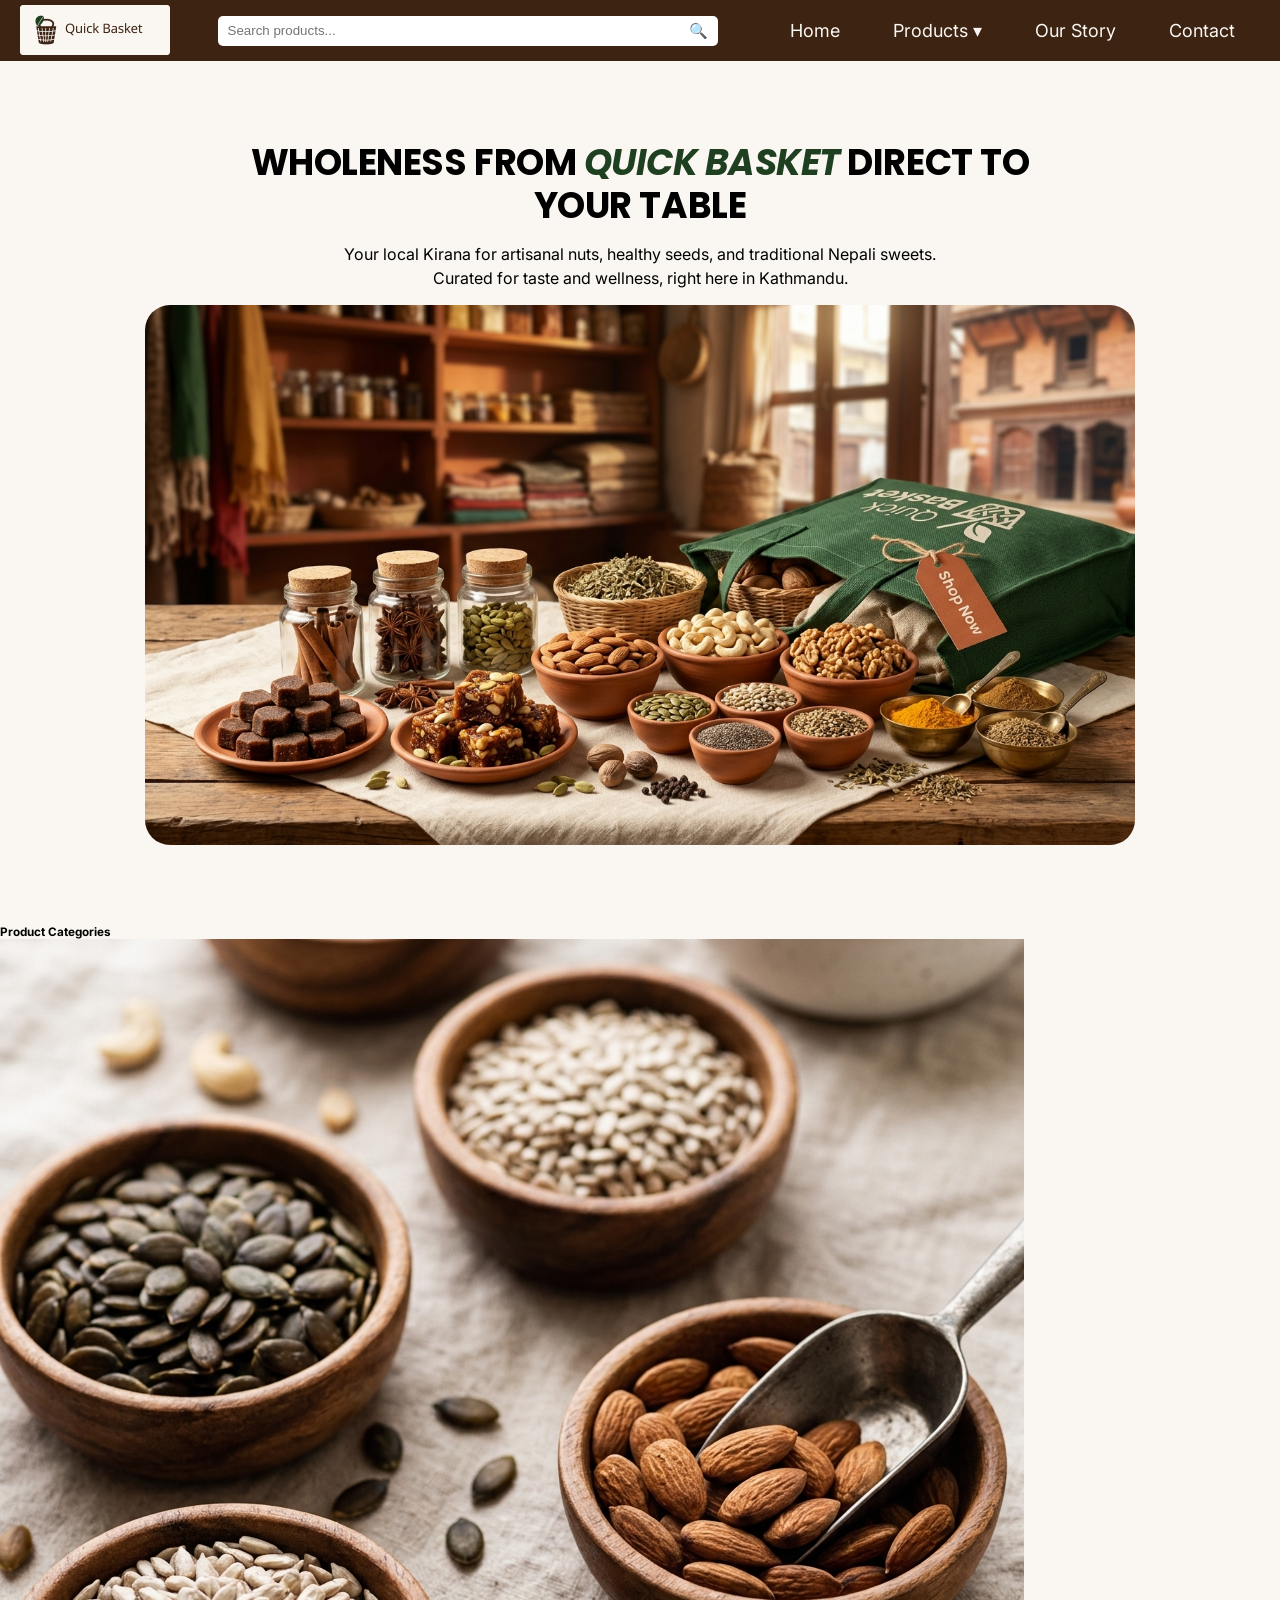
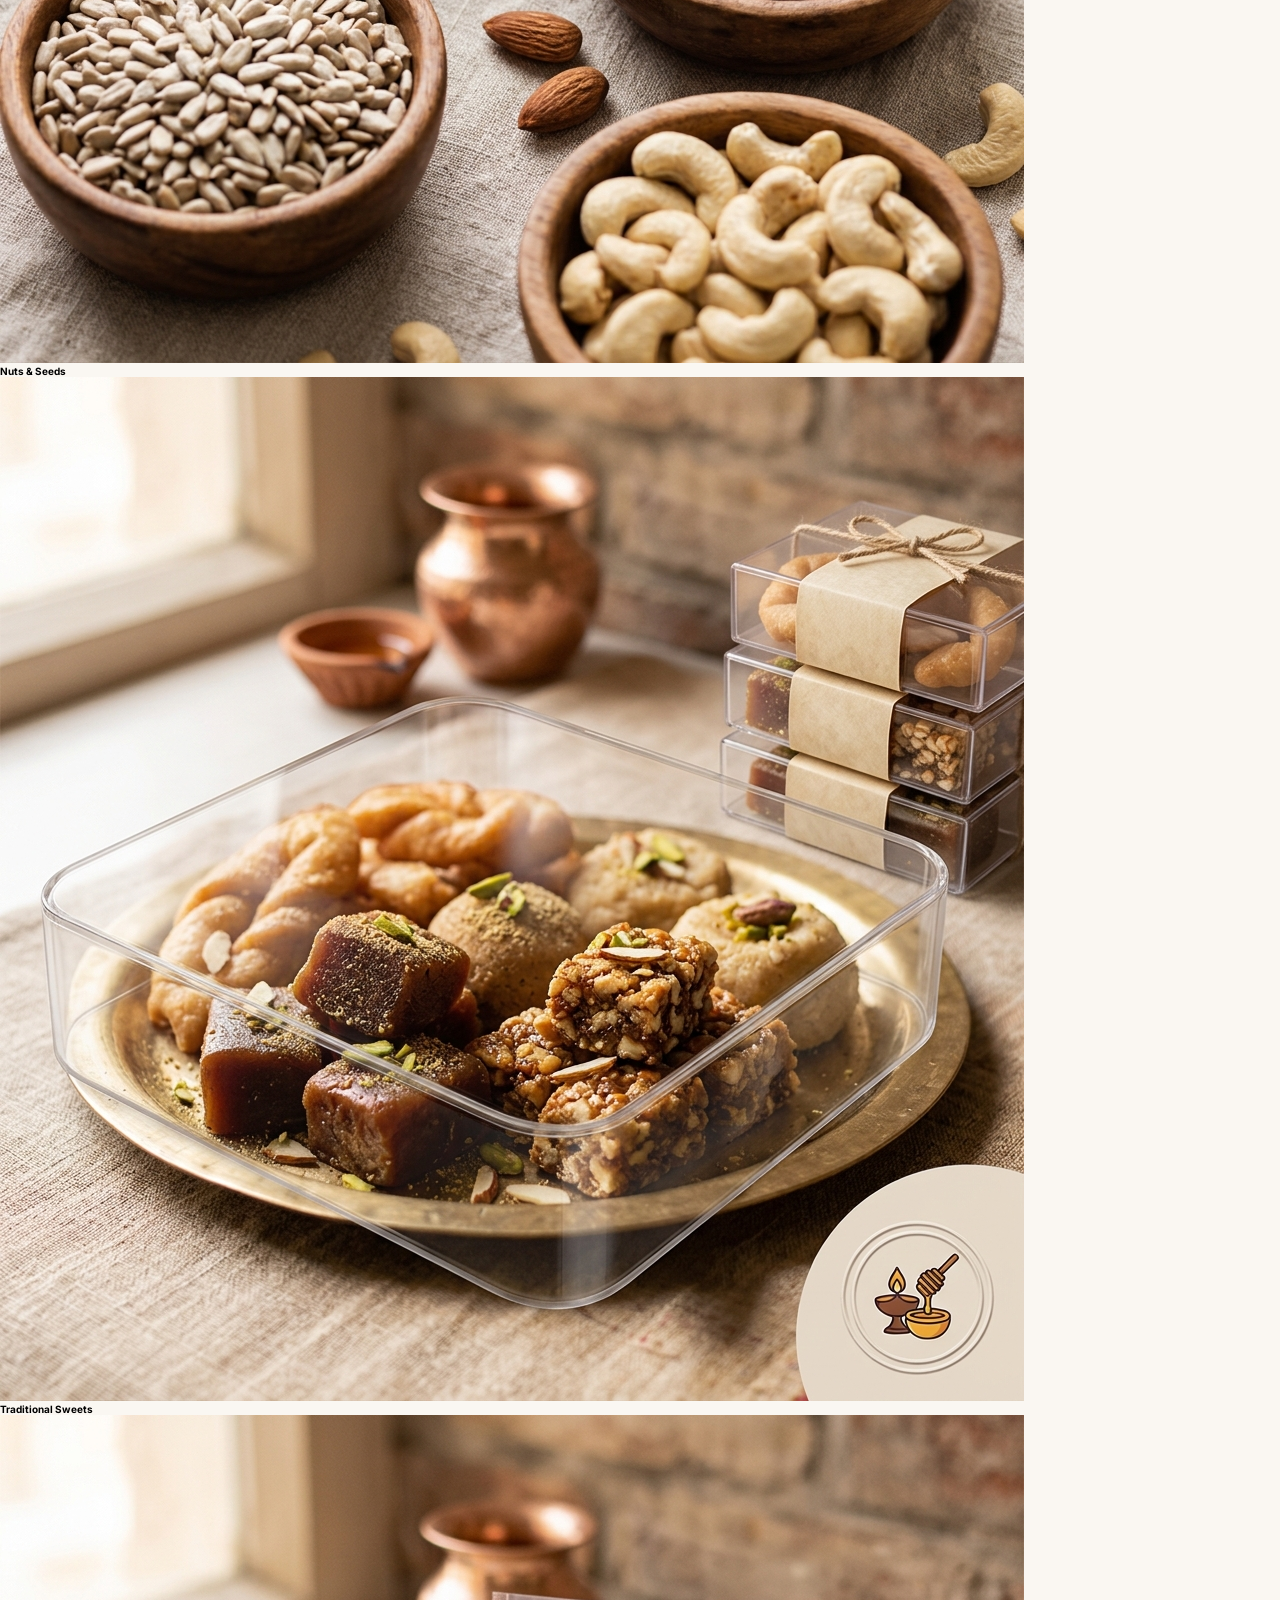
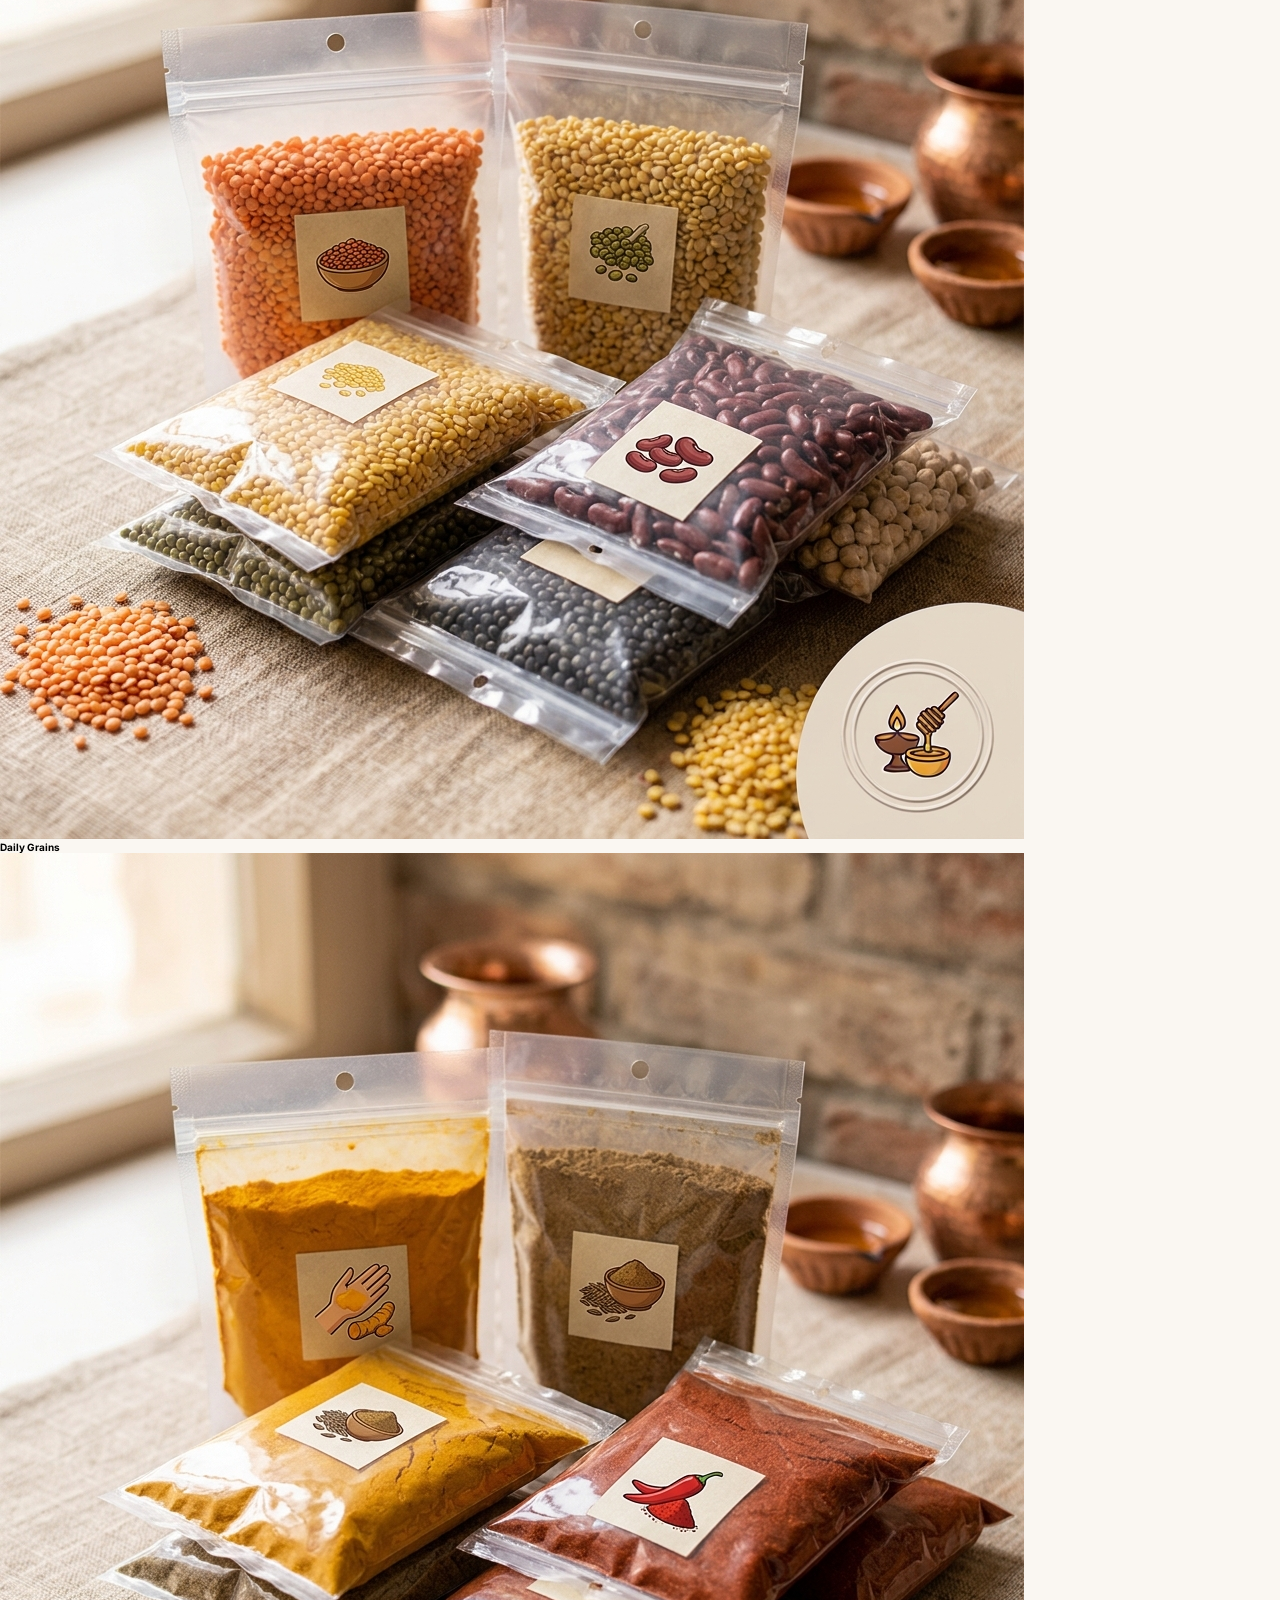
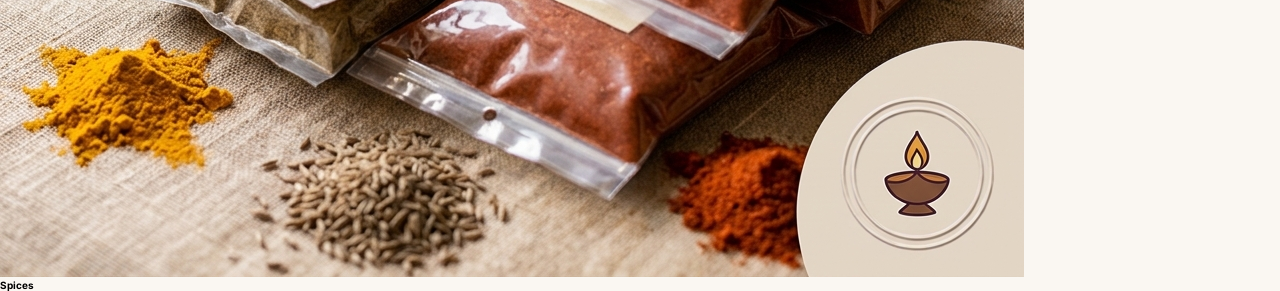
==== index.html @ fbeebfb5 "add product categories section and card component markup - Create category grid container with secti" ====
<!DOCTYPE html>
<html lang="en">
<head>
    <meta charset="UTF-8">
    <meta name="viewport" content="width=device-width, initial-scale=1.0">
    <title>Quick Basket</title>
    <link rel="preconnect" href="https://fonts.googleapis.com">
    <link rel="preconnect" href="https://fonts.gstatic.com" crossorigin>
    <link href="https://fonts.googleapis.com/css2?family=Inter:wght@400;500&family=Poppins:wght@600;700&display=swap" rel="stylesheet">
    <link rel="icon" href="./images/favicon-logo.png" type="png-icon">
    <link rel="stylesheet" href="style.css">
</head>
<body>
    <header>
        <div class="logo">
            <a href="index.html"><img class="logo-img" src="./images/logo.png" alt="Company Logo"></a>
        </div>
        
        <div class="search-container">
        <input type="text" class="search-input" placeholder="Search products...">
        <button type="submit" class="search-btn">&#128269</button>
        </div>

        <nav>
            <ul class="nav-links">
                <li><a href="index.html">Home</a></li>

                <!-- Dropdown Parent -->
                <li class="dropdown">
                    <a href= "products.html">Products &#9662</a>
                    <ul class="dropdown-menu">
                        <li><a href="products.html#nuts">Nuts & Seeds</a></li>
                        <li><a href="products.html#sweets">Traditional Sweets</a></li>
                        <li><a href="products.html#grains">Daily Grains</a></li>
                        <li><a href="products.html#spices">Spices</a></li>
                    </ul>
                </li>

                <li><a href="about.html">Our Story</a></li>
                <li><a href="contact.html">Contact</a></li>
            </ul>
        </nav>
    </header>

    <main>
        <section class="hero-section">
            <div class="hero-heading">
                <h1>WHOLENESS FROM <span class="heading-highlight">QUICK BASKET</span> DIRECT TO YOUR TABLE</h1>
            </div>

            <div class="hero-paragraph">
                <p>Your local Kirana for artisanal nuts, healthy seeds, and traditional Nepali sweets. Curated for taste and wellness, right here in Kathmandu.</p>
            </div>
            
            <div class="hero-img">
                <img src="./images/img-hero.jpeg" alt="Products image">
            </div>
        </section>
    </main>

    <section class="categories-container">
        <div class="categories-heading">
            <h3>Product Categories</h3>
        </div>

        <div class="card">
            <img src="./images/nuts.jpeg" alt="Nuts & Seeds" class="card-image">
            <h4 class="category-name">Nuts & Seeds</h4>
        </div>

        <div class="card">
            <img src="./images/sweets.jpeg" alt="Traditional Nepali Sweets" class="card-image">
            <h4 class="category-name">Traditional Sweets</h4>
        </div>

        <div class="card">
            <img src="./images/grains.jpeg" alt="Daily Grains" class="card-image">
            <h4 class="category-name">Daily Grains</h4>
        </div>

        <div class="card">
            <img src="./images/spices.jpeg" alt="Spices" class="card-image">
            <h4 class="category-name">Spices</h4>
        </div>

    </section>
</body>
</html>
---- style.css ----
:root {
    /* COLORS */
    --color-primary: #3D2312; /* Deep Warm Brown */
    --color-secondary: #1E3F20; /* Rich Forest Green */
    --color-cta: #C87D32; /* Terracotta Gold */
    --color-bg: #FAF7F2; /* Soft Cream */
    --color-card-container: #FFFFFF; /* Pure White */
    --color-text: #2C221E; /* Dark Charcoal-Brown */

    /* TYPOGRAPHY */
    --font-heading: "Poppins", sans-serif;
    --font-body: 'Inter', 'Segoe UI', Roboto, sans-serif;

    /* FONT SIZES */
    --text-sm: 1.2rem;
    --text-base: 1.4rem;
    --text-paragraph: 1.6rem;
    --text-h4: 1.8rem;
    --text-h3: 2rem;
    --text-h2: 2.4rem;
    --text-h1: 3.2rem;

    /* FONT WEIGHT */
    --font-weight-normal: 400;
    --font-weight-medium: 500;
    --font-weight-bold: 700;

    /* LINE HEIGHT */
    --line-height-tight: 1.2;
    --line-height-subheadings: 1.3;
    --line-height-normal: 1.5;

    /* LETTER SPACING */
    --letter-spacing-tight: -0.02em; 
}


* {
    box-sizing: border-box;
    margin: 0;
    padding: 0;
}


html {
    font-size: 62.5%;
}


body {
    background-color: var(--color-bg);
    font-family: var(--font-body);
}


a {
    text-decoration: none;
    color: var(--color-bg);
}


ul {
    list-style: none;
}

/* ----- Navigation Bar Components ----- */

header {
    display: flex;
    justify-content: space-between;
    align-items: center;
    background-color: var(--color-primary);
    padding: 0 2rem;
}


.search-container {
    position: relative;
    display: flex;
}


.search-input {
    width: 50rem;
    height: 3rem;
    border-radius: 5px;
    border: none;
    padding: 0.75rem 2.5rem 0.75rem 1rem;
}


.search-input:focus {
    outline: none;
    box-shadow: 0px 0px 4px var(--color-bg);
}


.search-btn {
    position: absolute;
    top: 50%;
    right: 0.5rem;
    transform: translateY(-50%);
    background: transparent;
    border: none;
    border-radius: 50%;
    cursor: pointer;
    font-size: 1.5rem;
    padding: 0.25rem 0.5rem;
    color: var(--color-text);
}


.search-btn:hover {
    background-color: color-mix(in srgb, var(--color-secondary) 20%, transparent);
}    


.logo-img {
    width: 150px;
    height: 50px;
}


.nav-links li {
    display: inline-block;
    position: relative;
}


.nav-links li:hover {
    background: color-mix(in srgb, var(--color-secondary) 50%, transparent);
}


.nav-links > li > a {
    display: block;
    padding: 2rem 2.5rem;
    text-align: center;
    font-size: var(--text-h4);
}


.dropdown-menu {
    display: flex;
    flex-direction: column;
    gap: 0.25rem;
    opacity: 0;
    width: max-content;
    min-width: 100%;
    background-color: color-mix(in srgb, var(--color-primary) 80%, transparent);
    position: absolute;
    top: 100%;
    z-index: 999;
    visibility: hidden;
    transition: opacity 0.3s ease, visibility 0.3s ease;
    border-radius: 5%;
    box-shadow: 0 4px 6px rgba(0, 0, 0, 0.1);
    padding: 0.5rem;
    overflow: hidden;
    
}


.dropdown-menu a {
    display: block;
    padding: 1rem 1.5rem;
    text-align: left;
    font-size: var(--text-base);
    border-radius: 5px;
}


.dropdown-menu a:hover {
    background: color-mix(in srgb, var(--color-secondary) 20%, transparent);
}


.dropdown:hover .dropdown-menu {
    opacity: 1;
    visibility: visible;    
}


/* ----- HERO SECTION ----- */

.hero-section {
    display: flex;
    flex-direction: column;
    justify-content: center;
    align-items: center;
    text-align: center;
    max-height: 100vh;
    width: 100%;
    gap: 1.5rem;
    margin: 0;
    padding: 8rem;
    overflow: hidden;
}


.hero-heading {
    font-family: var(--font-heading);
    font-size: var(--text-h2);
    letter-spacing: var(--letter-spacing-tight);
    line-height: var(--line-height-tight);
    max-width: 80rem;
    width: 100%;
}


.heading-highlight {
    display: inline-block;
    color: var(--color-secondary);
    font-style: italic;
    cursor: pointer;
    transition: transform 0.2s ease;
}


.heading-highlight:hover {
    transform: translateY(-4px);
}


.hero-paragraph {
    font-family: var(--font-body);
    font-size: var(--text-paragraph);
    line-height: var(--line-height-normal);
    max-width: 60rem;
    margin: 0 auto;
}


.hero-img img {
    display: block;
    width: 100%;
    max-width: 1000px;
    max-height: 60vh;
    border-radius: 2.5rem;
    margin: 0 auto;
}
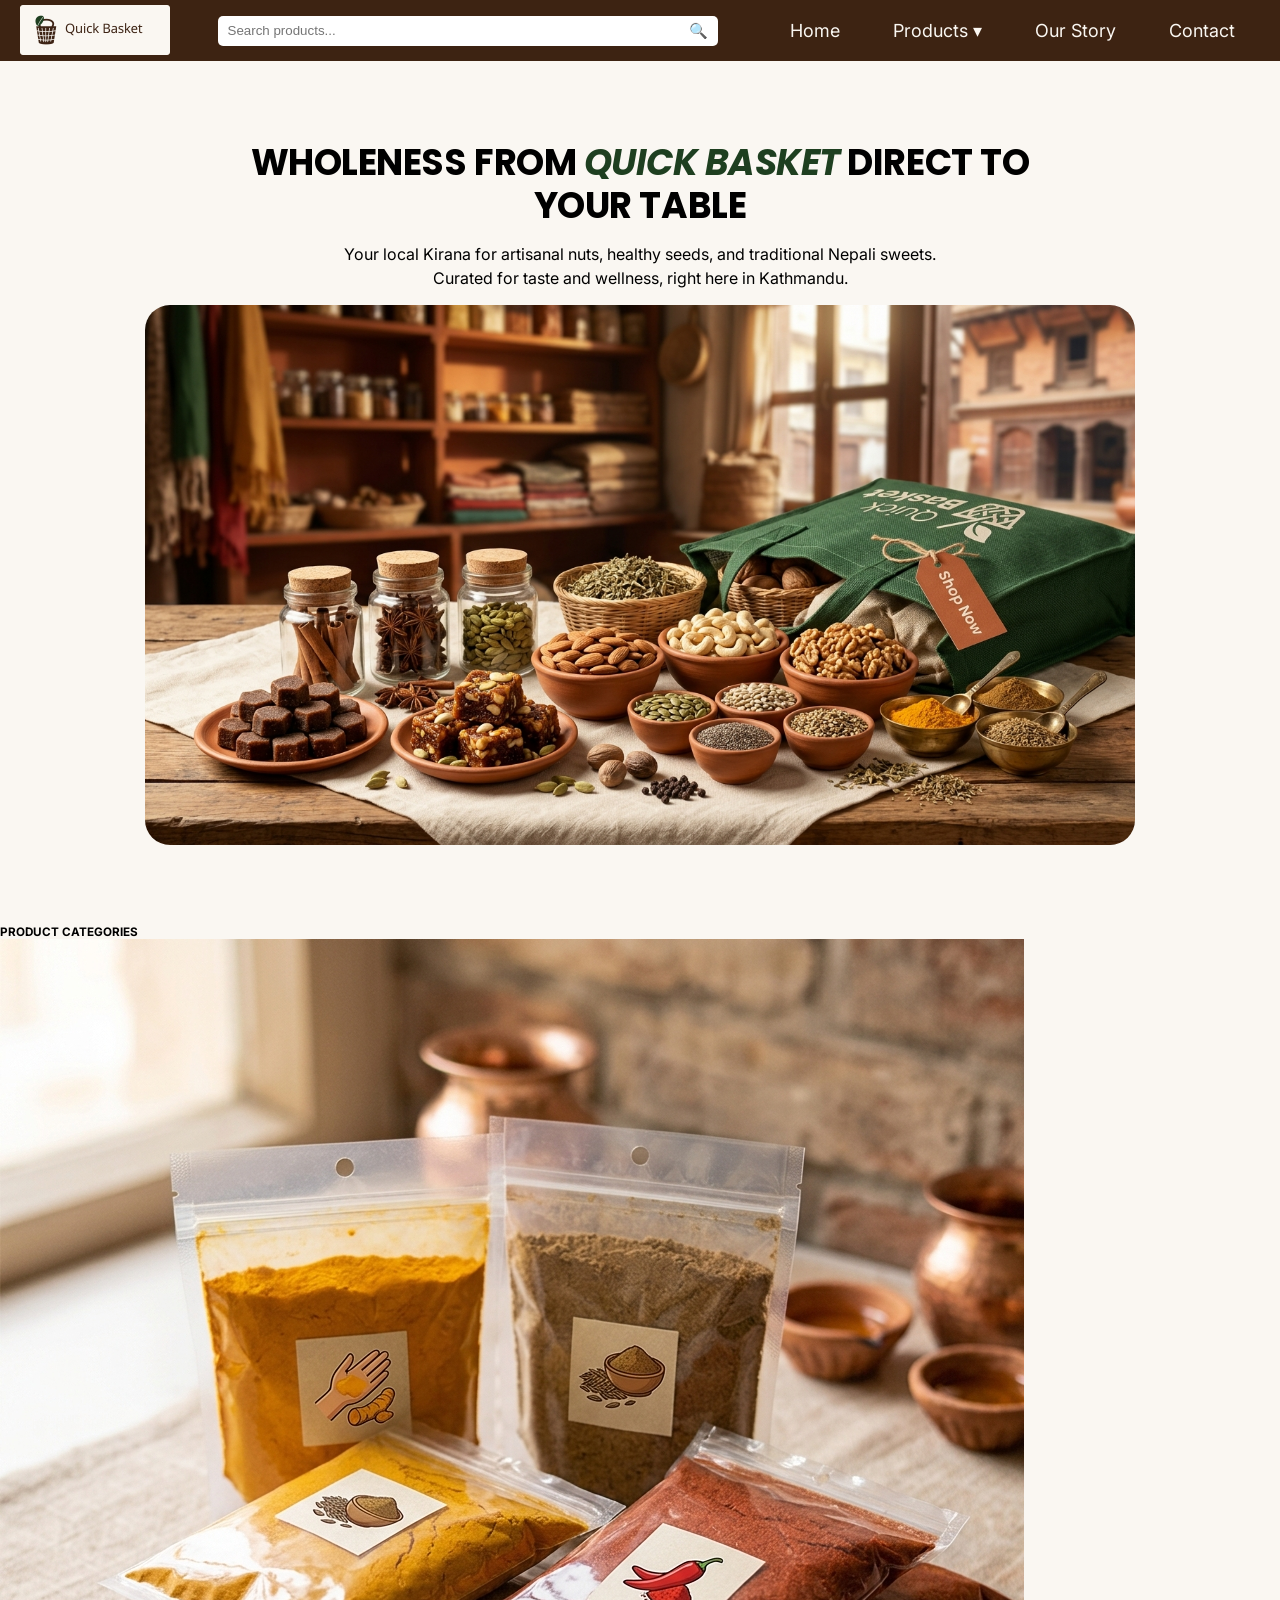
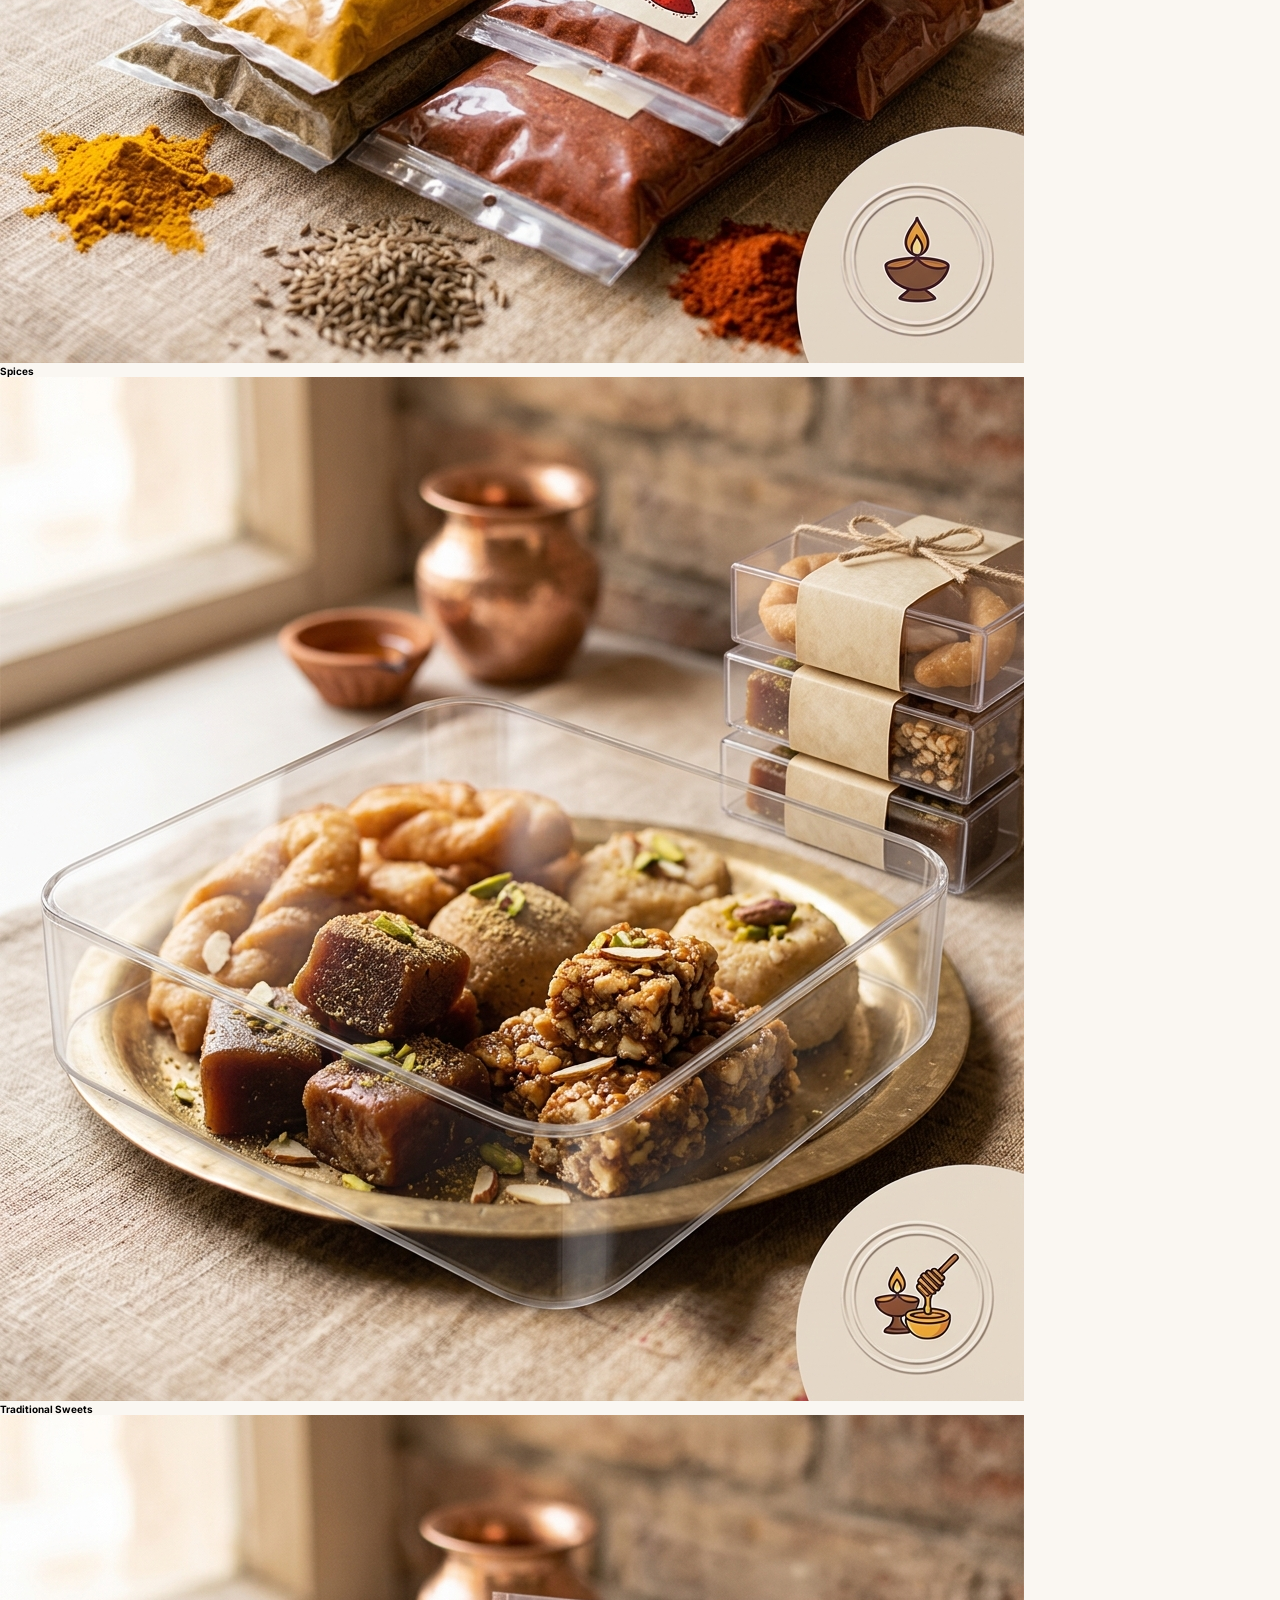
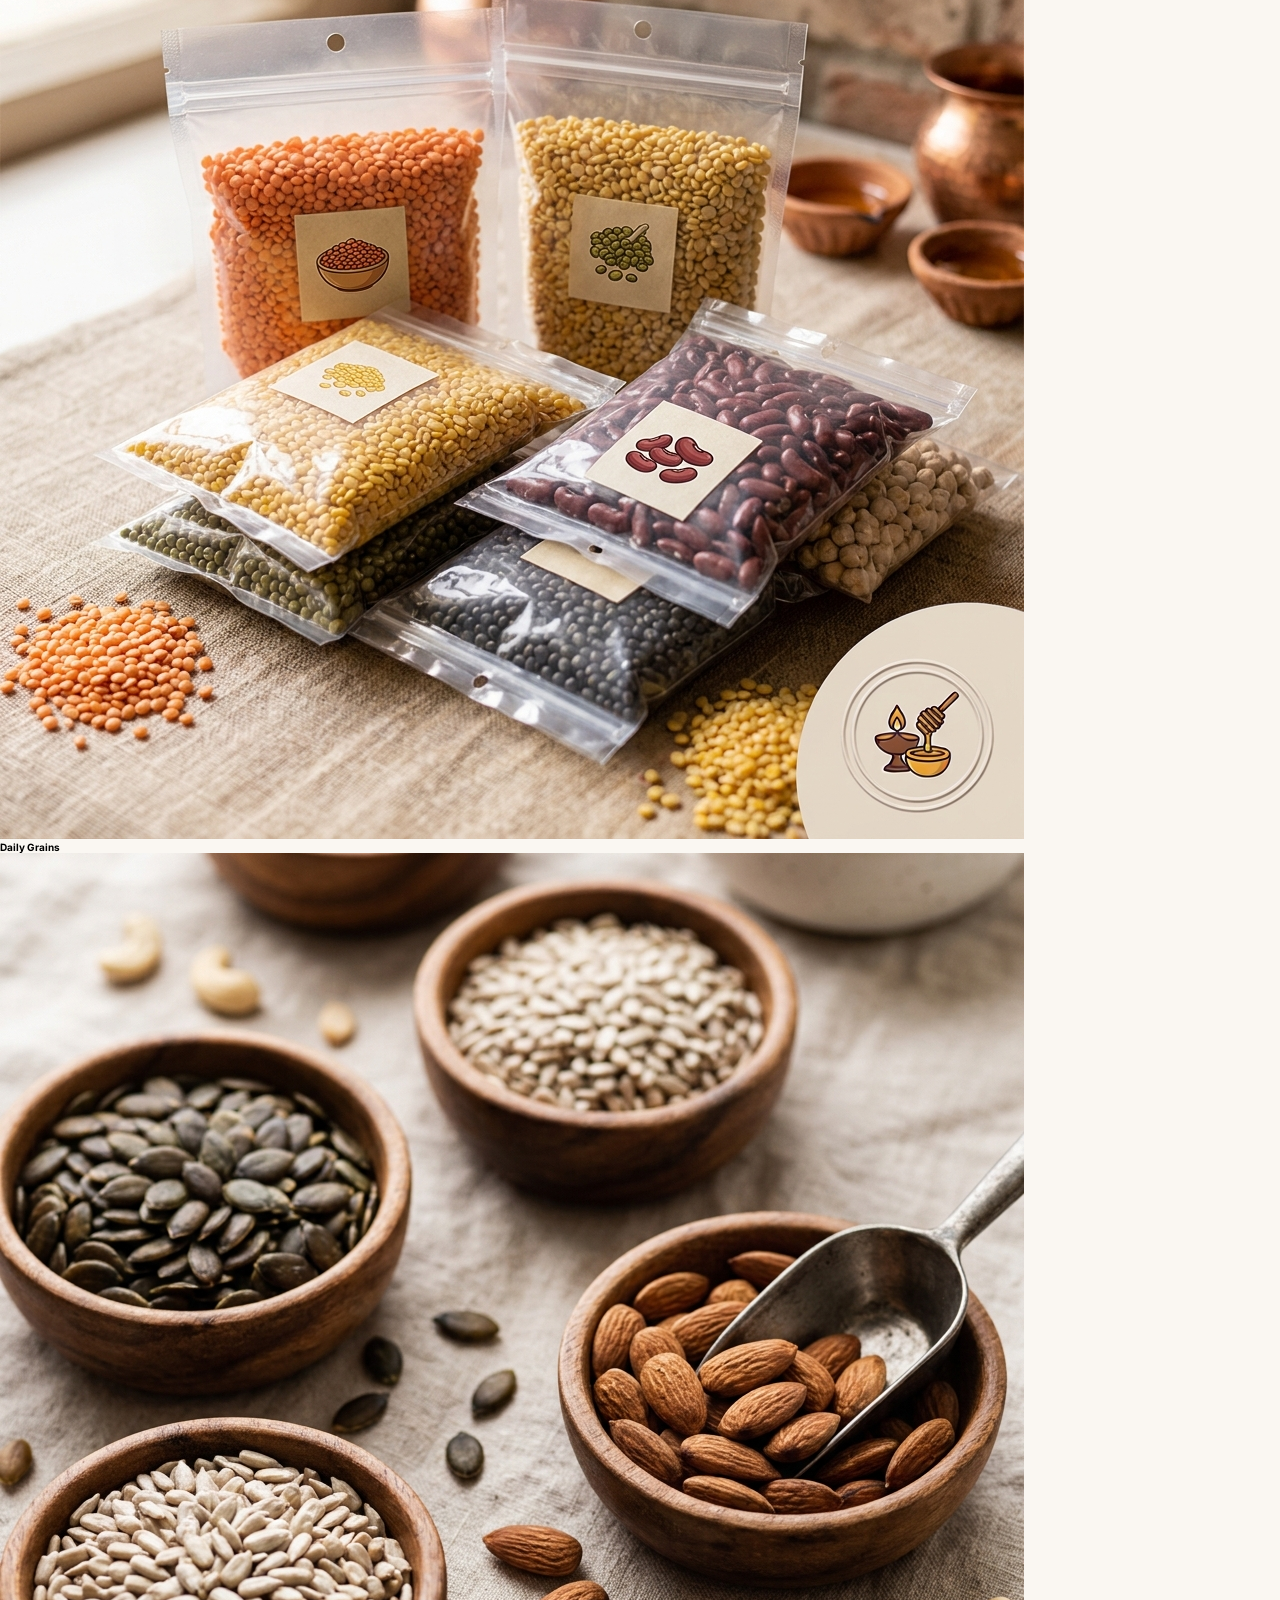
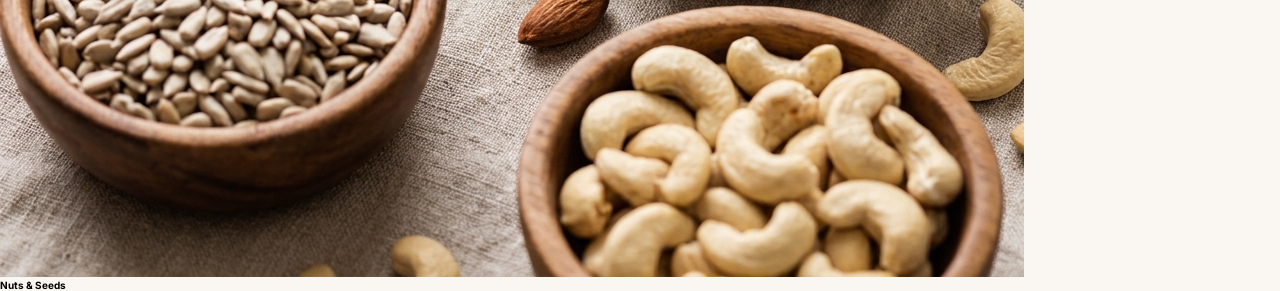
==== commit 4dbd89cd: "move section header outside card grid container" ====
--- a/index.html
+++ b/index.html
@@ -58,16 +58,17 @@
         </section>
     </main>
 
+    <div class="categories-heading">
+            <h3>PRODUCT CATEGORIES</h3>
+    </div>
+
     <section class="categories-container">
-        <div class="categories-heading">
-            <h3>Product Categories</h3>
+
+         <div class="card">
+            <img src="./images/spices.jpeg" alt="Spices" class="card-image">
+            <h4 class="category-name">Spices</h4>
         </div>
-
-        <div class="card">
-            <img src="./images/nuts.jpeg" alt="Nuts & Seeds" class="card-image">
-            <h4 class="category-name">Nuts & Seeds</h4>
-        </div>
-
+        
         <div class="card">
             <img src="./images/sweets.jpeg" alt="Traditional Nepali Sweets" class="card-image">
             <h4 class="category-name">Traditional Sweets</h4>
@@ -79,10 +80,13 @@
         </div>
 
         <div class="card">
-            <img src="./images/spices.jpeg" alt="Spices" class="card-image">
-            <h4 class="category-name">Spices</h4>
-        </div>
+            <img src="./images/nuts.jpeg" alt="Nuts & Seeds" class="card-image">
+            <h4 class="category-name">Nuts & Seeds</h4>
+        </div>    
+       
 
     </section>
 </body>
-</html>+</html>
+       
+        
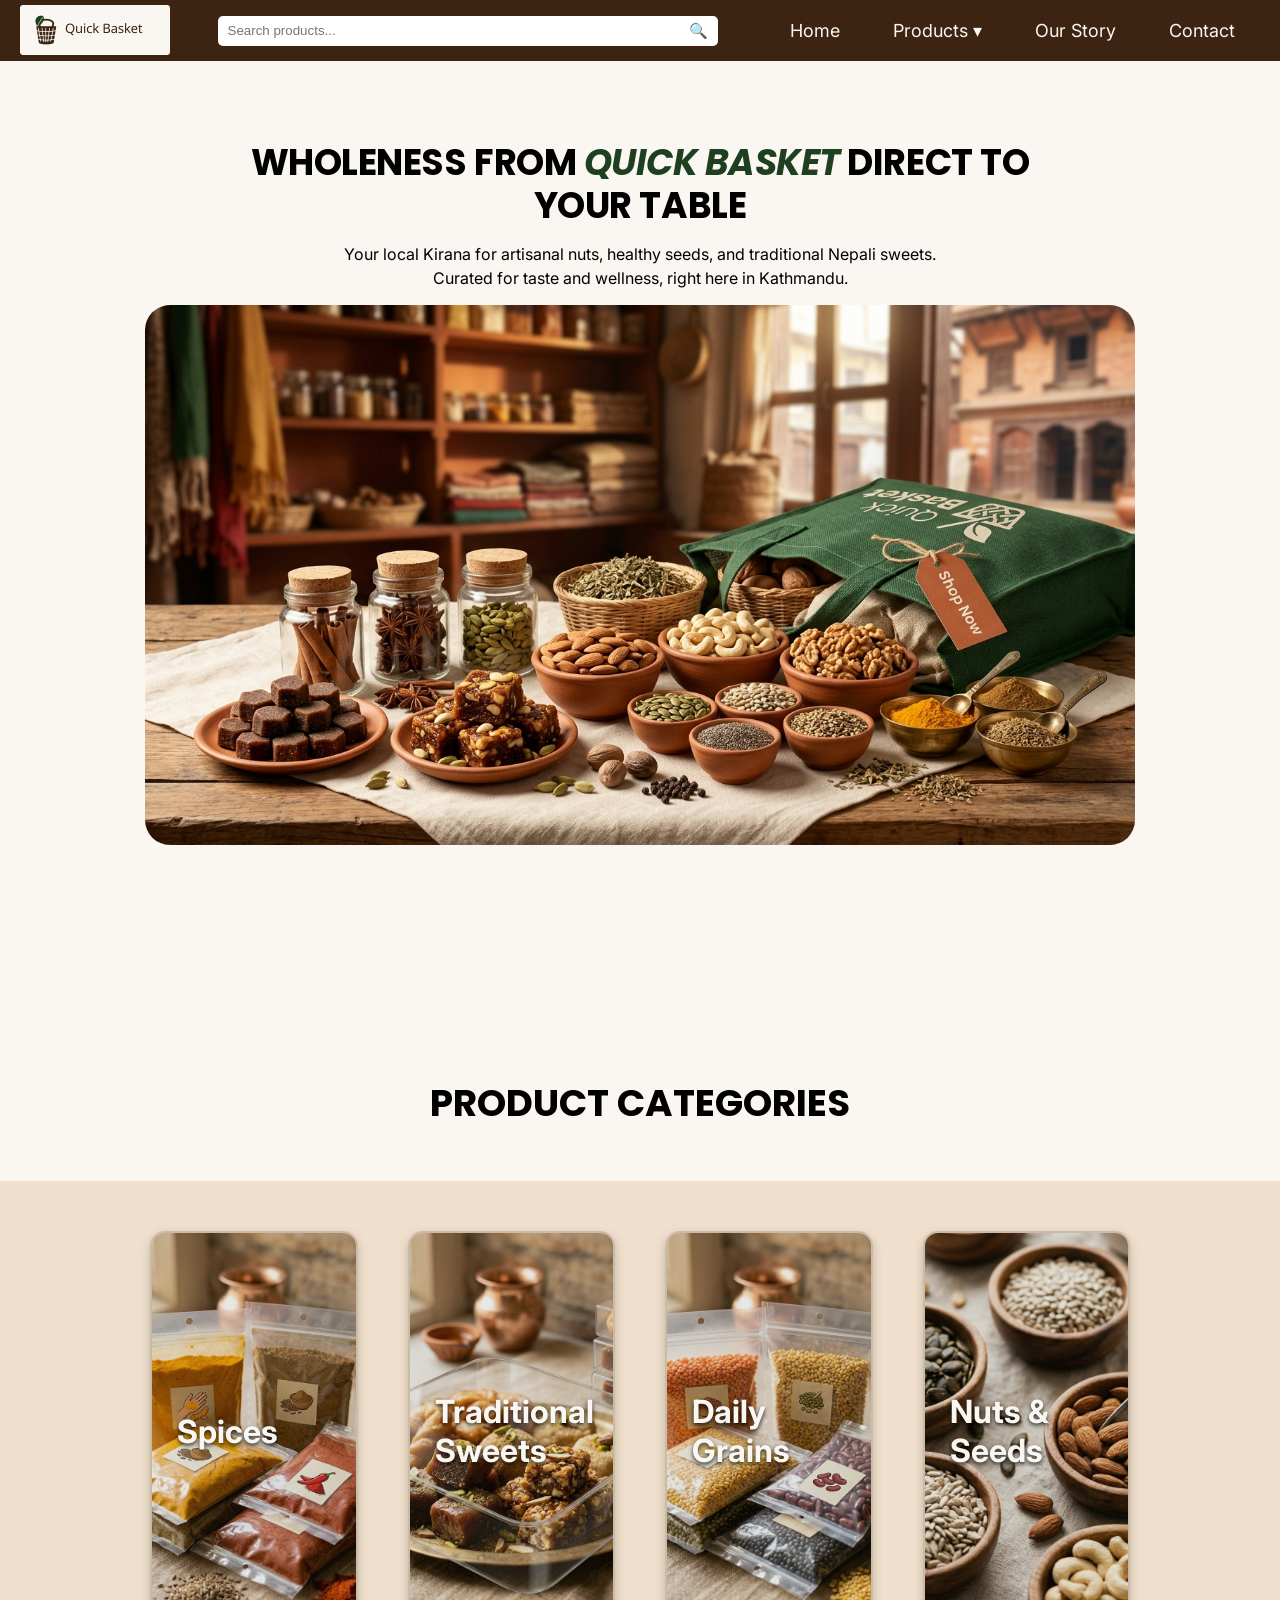
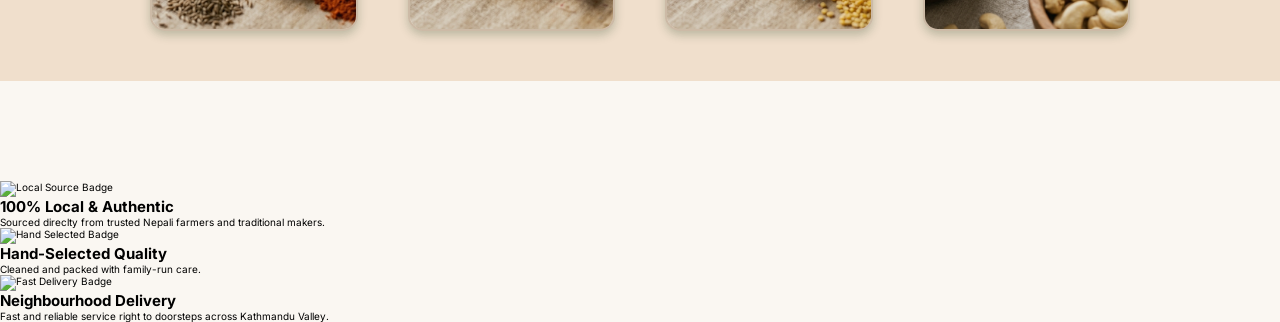
==== commit d298fb99: "add authenticity trust bar section and feature cards - Add main authenticity section container to sh" ====
--- a/index.html
+++ b/index.html
@@ -84,9 +84,31 @@
             <h4 class="category-name">Nuts & Seeds</h4>
         </div>    
        
+    </section>
+
+    <section class="authenticity-bar">
+
+        <div class="authenticity-card">
+            <img src="./images/local-source.png" alt="Local Source Badge" class="authenticity-img">
+            <h2 class="authenticity-heading">100% Local & Authentic</h2>
+            <p class="authenticity-para">Sourced direclty from trusted Nepali farmers and traditional makers.</p>
+        </div>
+
+        <div class="authenticity-card">
+            <img src="./images/selected.png" alt="Hand Selected Badge" class="authenticity-img">
+            <h2 class="authenticity-heading">Hand-Selected Quality</h2>
+            <p class="authenticity-para">Cleaned and packed with family-run care.</p>
+        </div>
+
+        <div class="authenticity-card">
+            <img src="./images/delivery.png" alt="Fast Delivery Badge" class="authenticity-img">
+            <h2 class="authenticity-heading">Neighbourhood Delivery</h2>
+            <p class="authenticity-para">Fast and reliable service right to doorsteps across Kathmandu Valley.</p>
+        </div>
 
     </section>
 </body>
 </html>
+
        
         
--- a/style.css
+++ b/style.css
@@ -239,4 +239,81 @@
     max-height: 60vh;
     border-radius: 2.5rem;
     margin: 0 auto;
-}+}
+
+
+/* ----- CATEGORY SECTION ----- */
+
+.categories-heading {
+    display: flex;
+    justify-content: center;
+    font-size: var(--text-h1);
+    font-family: var(--font-heading);
+    margin: 15rem 0 5rem;
+}
+
+
+.categories-container {
+    display: grid;
+    grid-template-columns: repeat(4, 1fr);
+    background-color: color-mix(in srgb, var(--color-cta) 20%, transparent);
+    column-gap: 5rem;
+    padding: 5rem 15rem;
+    margin: 5rem 0 10rem;
+}
+
+
+.card {
+    width: 100%;
+    max-width: 50rem;
+    height: 40rem;
+    position: relative;
+    overflow: hidden;
+    border-radius: 1.5rem;
+    box-shadow: 0 4px 10px color-mix(in srgb, var(--color-secondary) 25%, transparent);
+    border: 2px solid color-mix(in srgb, var(--color-primary) 20%, transparent);
+    cursor: pointer;
+    transition: transform 0.2s ease;
+    transition: box shadow 0.2s ease;
+}
+
+
+.card:hover {
+    transform: scale(1.07);
+    box-shadow: 0 4px 10px color-mix(in srgb, var(--color-secondary) 50%, transparent);
+}
+
+
+.card-image {
+    position: absolute;
+    top: 0;
+    left: 0;
+    width: 100%;
+    height: 100%;
+    object-fit:cover;
+    object-position: center 30%;
+    z-index: 1;
+}
+
+
+.category-name {
+    position: absolute;
+    inset: 0;
+    z-index: 2;
+    color: var(--color-bg);
+    font-family: var(--font-body);
+    font-size: var(--text-h1);
+    font-weight: var(--font-weight-bold);
+    padding: 2.5rem;
+    display: flex;
+    flex-direction: column;
+    justify-content: center;
+    text-shadow: 0 2px 4px rgba(0, 0, 0, 0.8);
+    background-color: color-mix(in srgb, var(--color-secondary) 10%, transparent);
+    transition: opacity 0.2s ease; 
+}
+
+
+.category-name:hover {
+    opacity: 0.7; 
+}
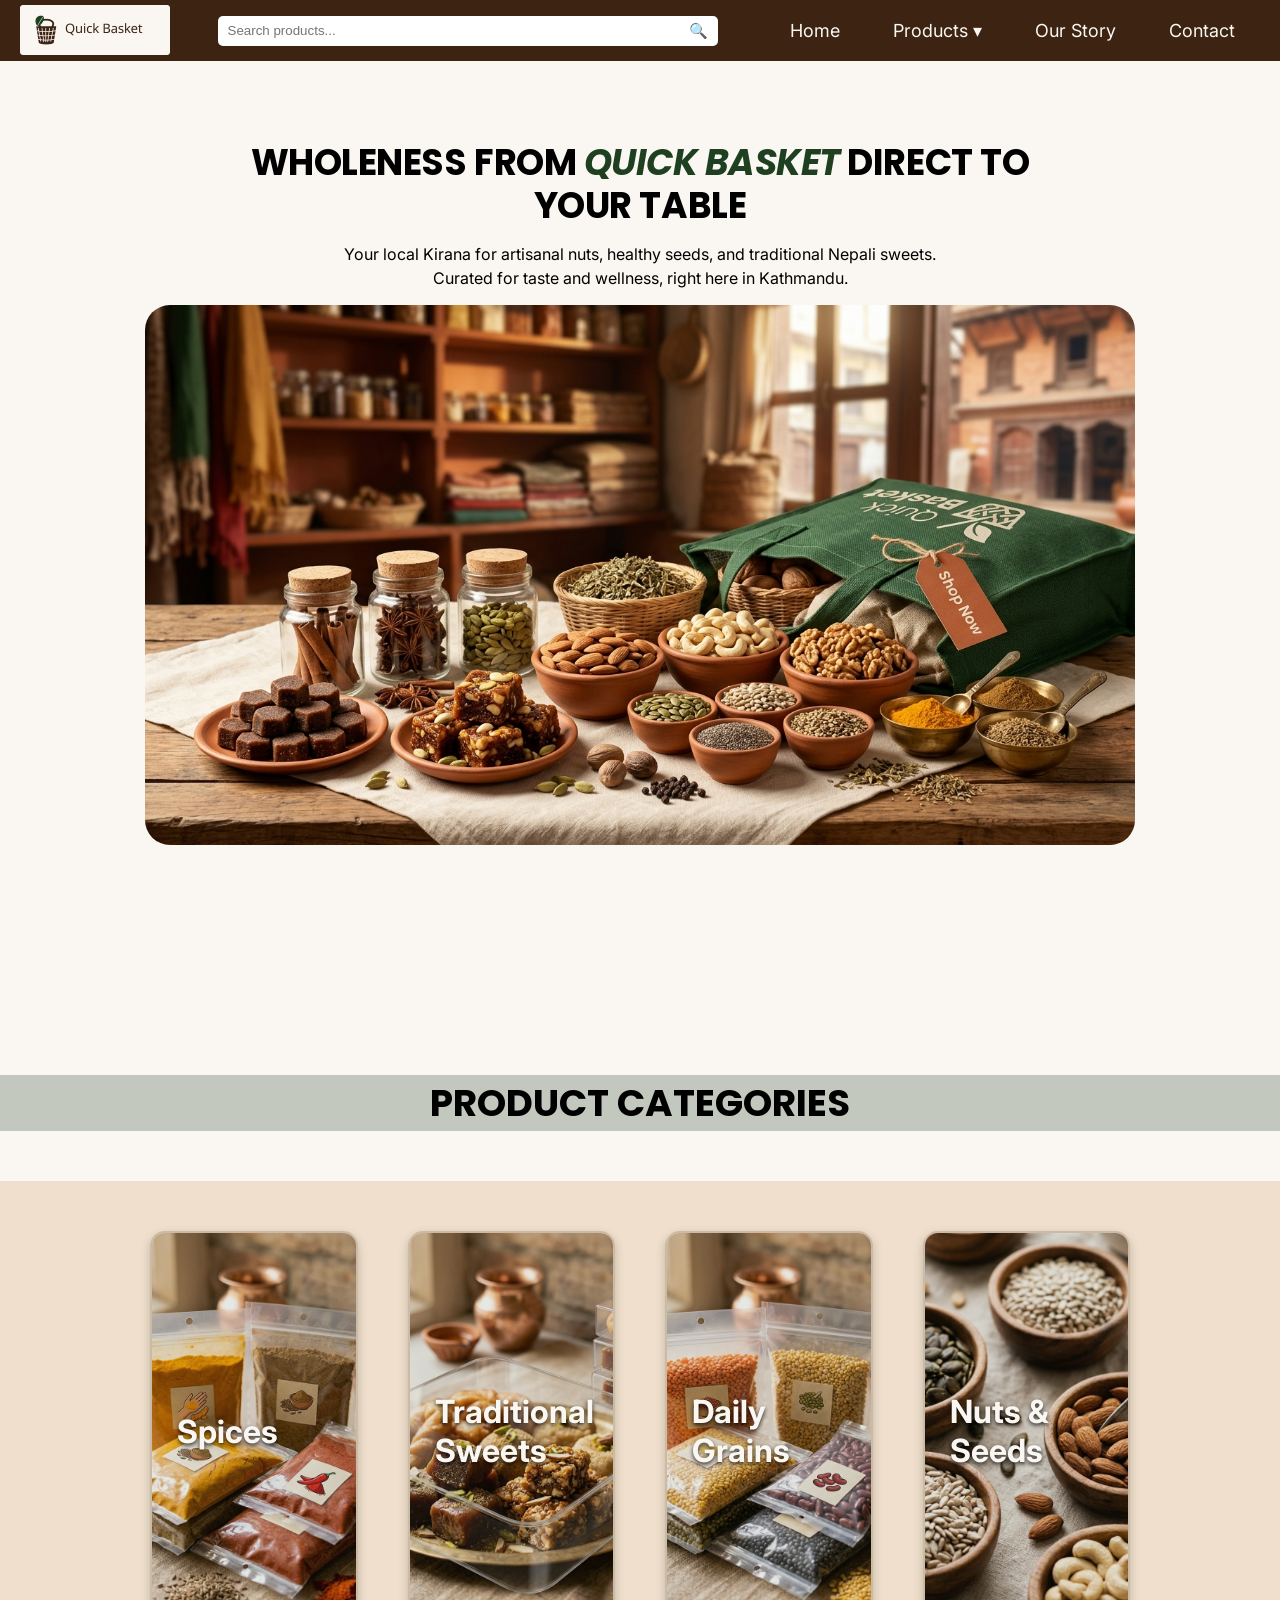
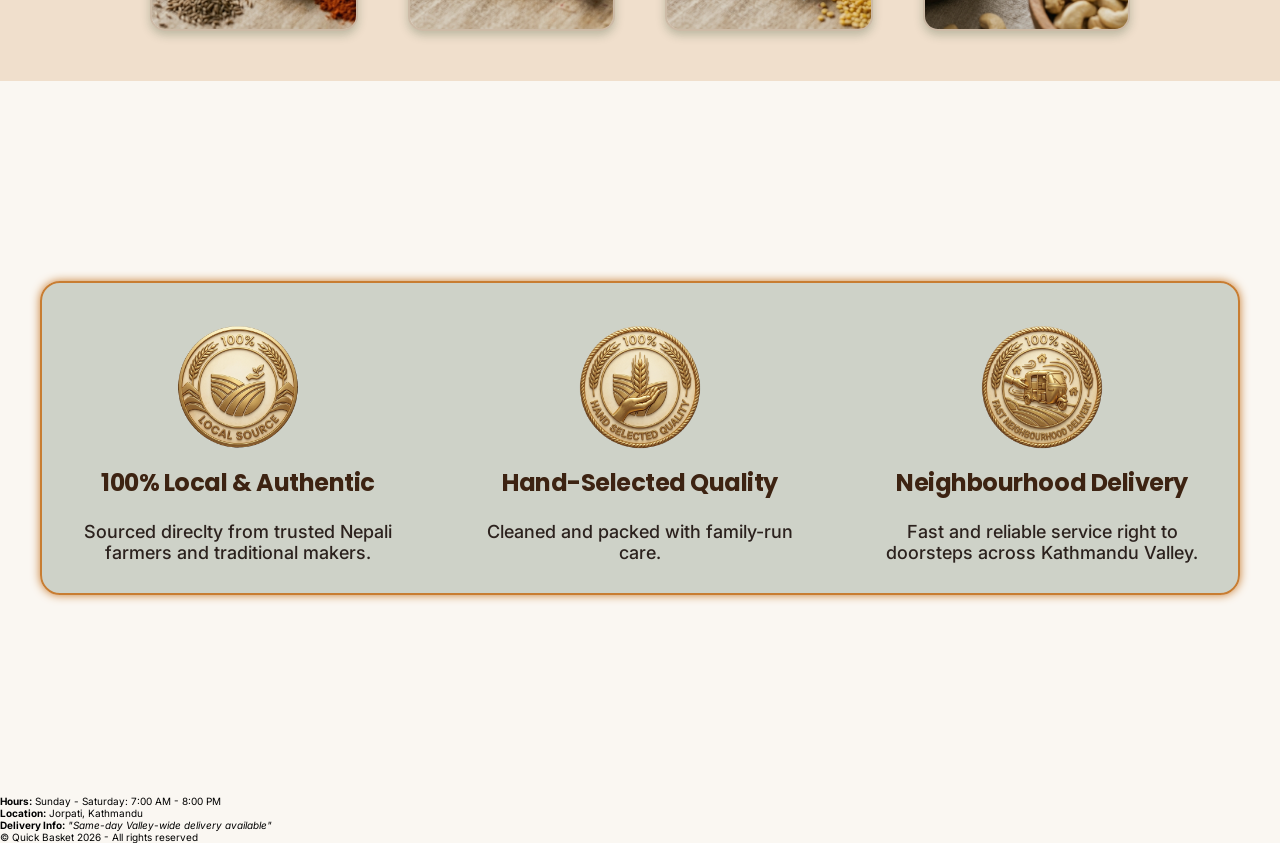
==== commit 79df5b24: "add page footer section with store details and copyright banner - Introduce semantic footer section " ====
--- a/index.html
+++ b/index.html
@@ -107,6 +107,20 @@
         </div>
 
     </section>
+
+    <section>
+        <footer class="footer-container">
+            <div class="store-info">
+                <p><strong>Hours:</strong> Sunday - Saturday: 7:00 AM - 8:00 PM</p>
+                <p><strong>Location:</strong> Jorpati, Kathmandu</p>
+                <p><strong>Delivery Info:</strong> <em>"Same-day Valley-wide delivery available"</em></p>
+            </div>
+
+            <div class="foot-banner">
+                &copy; Quick Basket 2026 - All rights reserved
+            </div>
+        </footer>
+    </section>
 </body>
 </html>
 
--- a/style.css
+++ b/style.css
@@ -250,6 +250,7 @@
     font-size: var(--text-h1);
     font-family: var(--font-heading);
     margin: 15rem 0 5rem;
+    background-color: color-mix(in srgb, var(--color-secondary) 25%, transparent);
 }
 
 
@@ -317,3 +318,51 @@
 .category-name:hover {
     opacity: 0.7; 
 }
+
+
+/* ----- AUTHENTICITY BAR ----- */
+
+.authenticity-bar {
+    display: grid;
+    grid-template-columns: repeat(3, 1fr);
+    margin: 20rem auto 20rem auto;
+    padding: 1rem 2rem;
+    text-align: center;
+    background-color: color-mix(in srgb, var(--color-secondary) 20%, transparent);
+    gap: 5rem;
+    width: 100%;
+    max-width: 120rem;
+    border-radius: 20px;
+    border: 2px solid var(--color-cta);
+    box-shadow: 0px 0px 10px var(--color-cta);
+}
+
+
+.authenticity-card { 
+    padding: 2rem 2rem;
+}
+
+
+.authenticity-heading {
+    font-family: var(--font-heading);
+    color: var(--color-primary);
+    font-size: var(--text-h2);
+    letter-spacing: var(--letter-spacing-tight);
+    line-height: var(--line-height-normal);
+    padding: 0 0 2rem 0;
+}
+
+
+.authenticity-para {
+    font-family: var(--font-body);
+    color: var(--color-text);
+    font-size: var(--text-h4);
+    font-weight: var(--font-weight-medium);
+}
+
+
+.authenticity-img {
+    width: 15rem;
+    height: 15rem;
+}
+
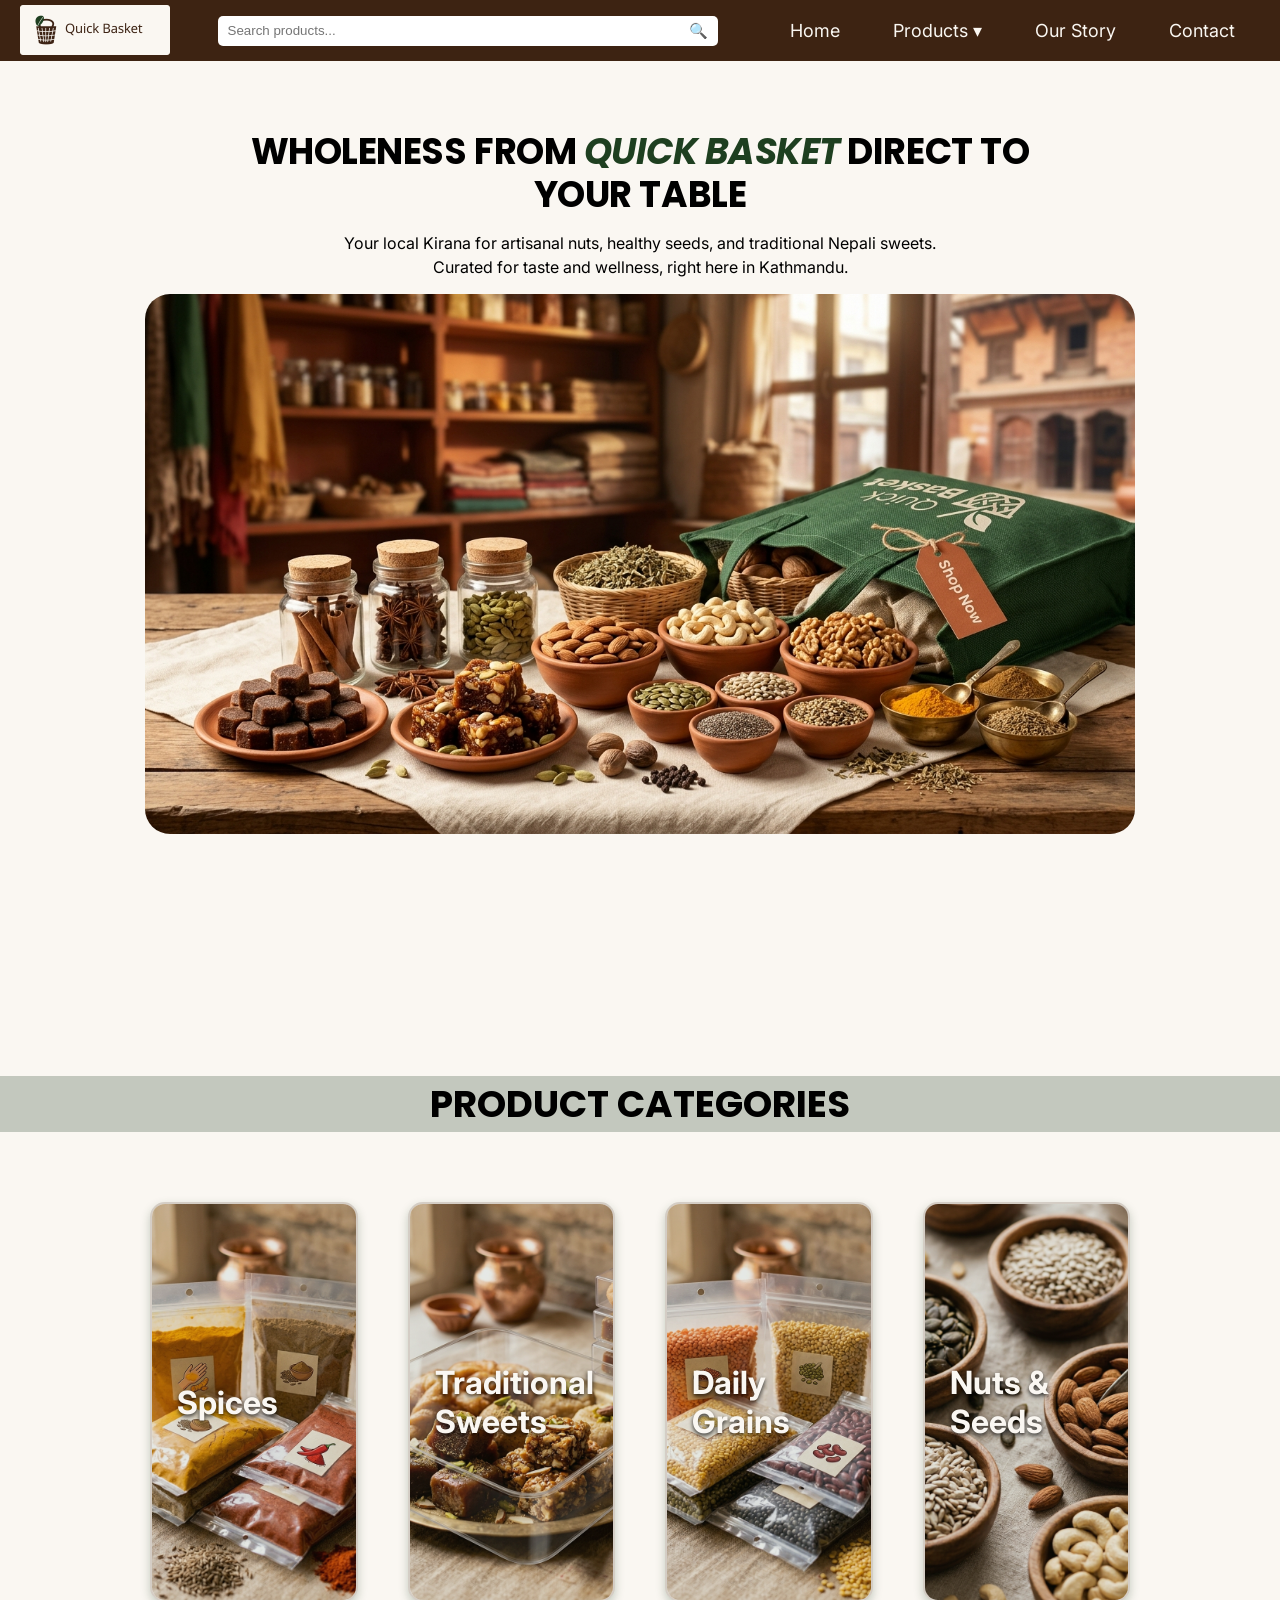
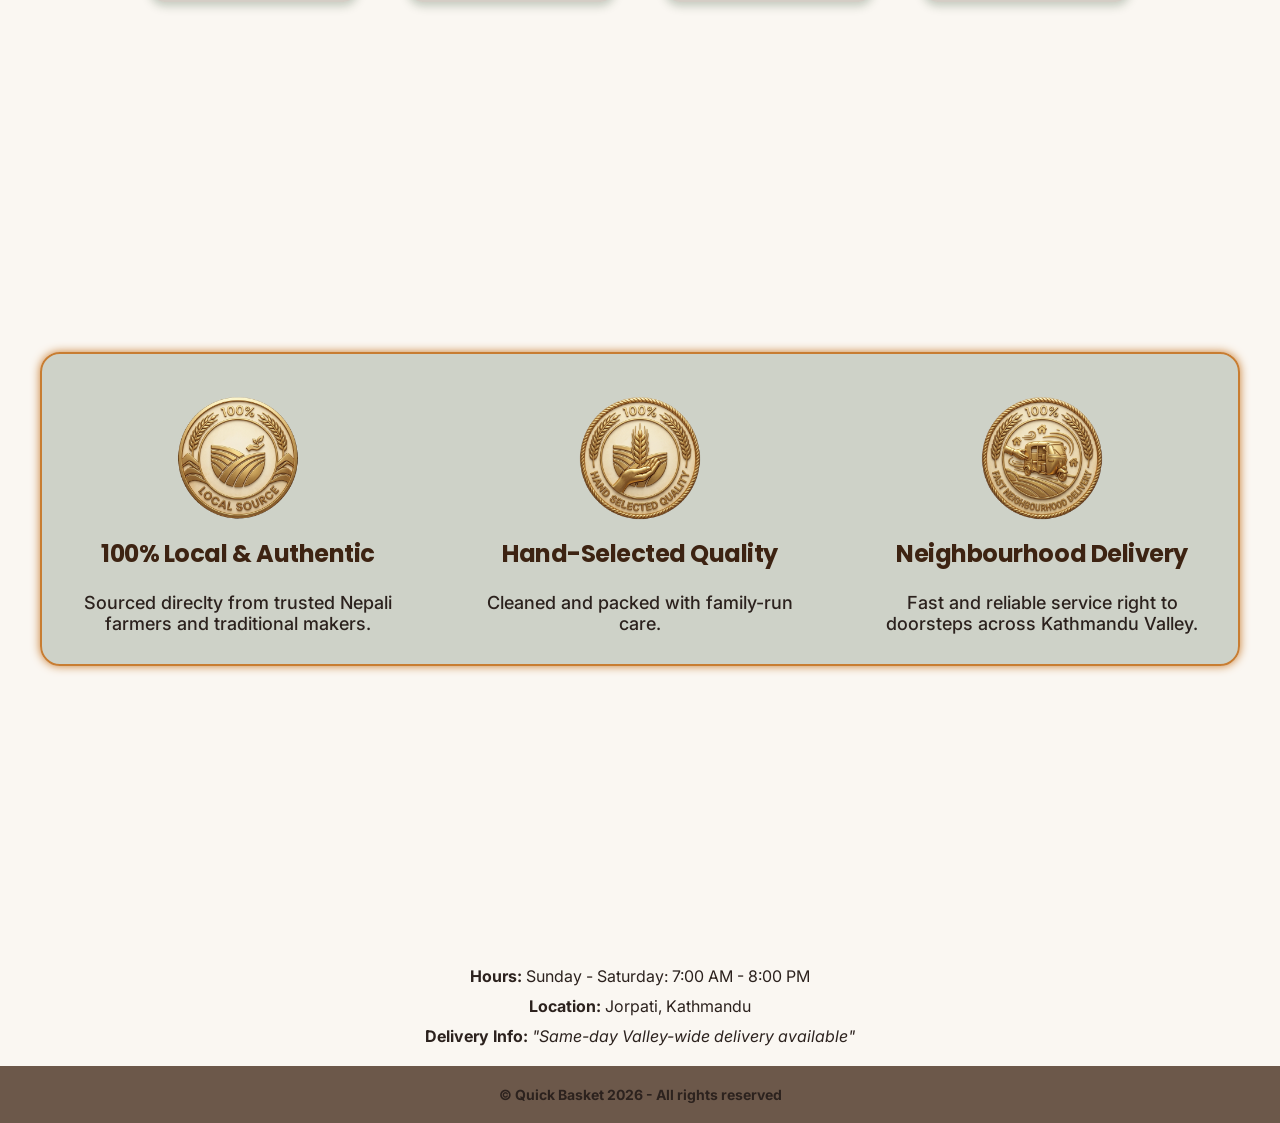
==== commit c2c2db0c: "add primary and secondary call-to-action anchor links - Introduce hero-buttons wrapper container ins" ====
--- a/index.html
+++ b/index.html
@@ -54,6 +54,10 @@
             
             <div class="hero-img">
                 <img src="./images/img-hero.jpeg" alt="Products image">
+                <div class="hero-buttons">
+                    <a href="products.html" class="btn btn-primary">Get Started</a>
+                    <a href="about.html" class="btn btn-secondary">Learn More</a>
+                </div>
             </div>
         </section>
     </main>
--- a/style.css
+++ b/style.css
@@ -72,6 +72,11 @@
     align-items: center;
     background-color: var(--color-primary);
     padding: 0 2rem;
+    position: fixed;
+    top: 0;
+    left: 0;
+    width: 100%;
+    z-index: 1000;
 }
 
 
@@ -193,7 +198,7 @@
     max-height: 100vh;
     width: 100%;
     gap: 1.5rem;
-    margin: 0;
+    margin-top: 5rem;
     padding: 8rem;
     overflow: hidden;
 }
@@ -249,7 +254,7 @@
     justify-content: center;
     font-size: var(--text-h1);
     font-family: var(--font-heading);
-    margin: 15rem 0 5rem;
+    margin: 15rem 0 2rem;
     background-color: color-mix(in srgb, var(--color-secondary) 25%, transparent);
 }
 
@@ -257,10 +262,9 @@
 .categories-container {
     display: grid;
     grid-template-columns: repeat(4, 1fr);
-    background-color: color-mix(in srgb, var(--color-cta) 20%, transparent);
     column-gap: 5rem;
     padding: 5rem 15rem;
-    margin: 5rem 0 10rem;
+    margin: 2rem 0 30rem;
 }
 
 
@@ -366,3 +370,28 @@
     height: 15rem;
 }
 
+/* ----- FOOTER ----- */
+
+.store-info {
+    display: flex;
+    flex-direction: column;
+    margin-top: 30rem;
+    align-items: center;
+    gap: 1rem;
+    font-family: var(--font-body);
+    color: var(--color-text);
+    font-size: var(--text-paragraph);
+}
+
+
+.foot-banner {
+    display: flex;
+    justify-content: center;
+    font-family: var(--font-body);
+    font-size: var(--text-base);
+    color: var(--color-text);
+    font-weight: var(--font-weight-bold);
+    background-color: color-mix(in srgb, var(--color-primary) 75%, transparent);
+    margin: 2rem 0 0 0;
+    padding: 2rem;
+}
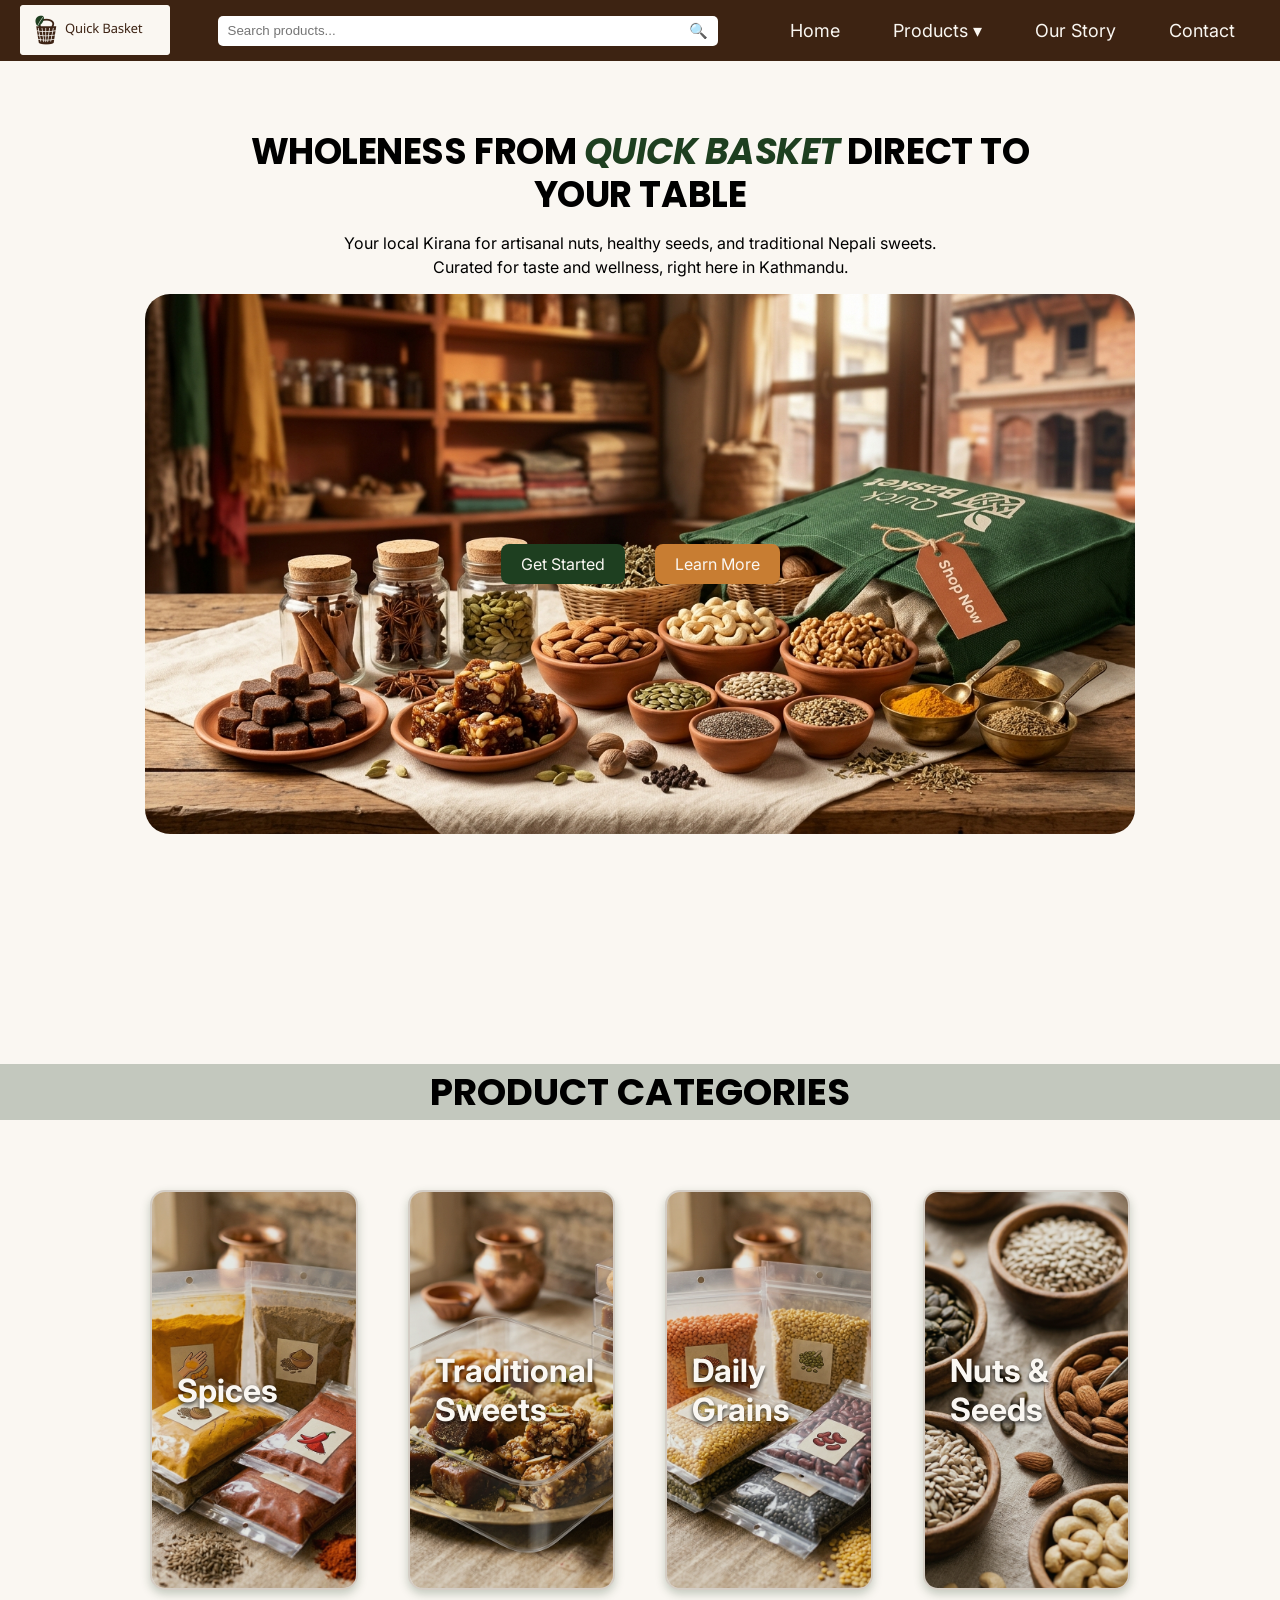
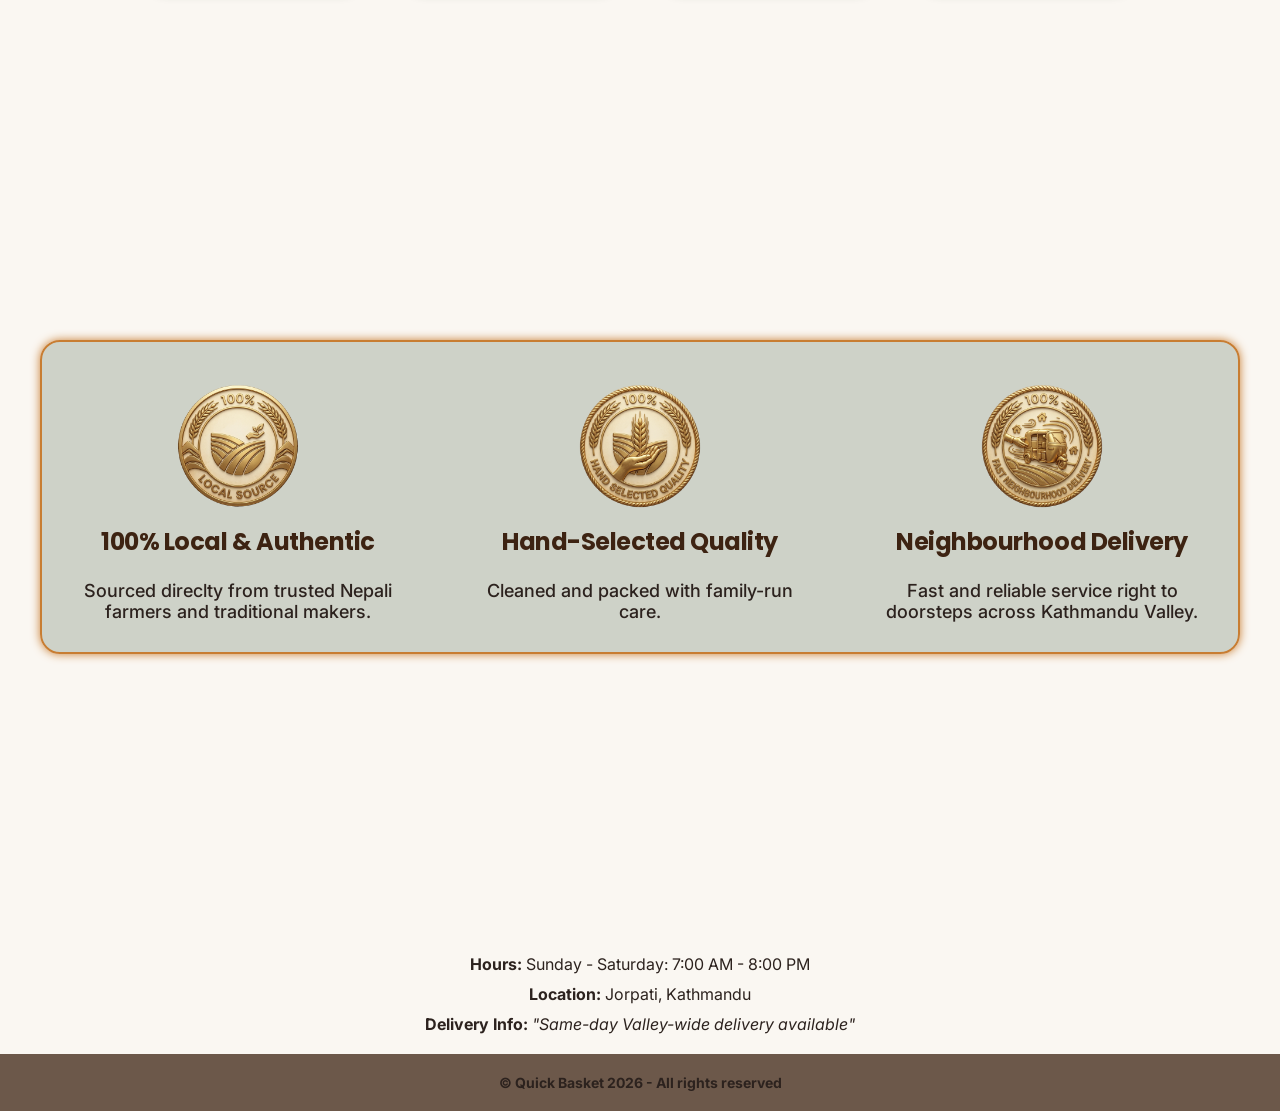
==== commit 6f6281fd: "restructure project stylesheet and directory layout for multi-page scaling - Separate global base st" ====
--- a/index.html
+++ b/index.html
@@ -4,11 +4,9 @@
     <meta charset="UTF-8">
     <meta name="viewport" content="width=device-width, initial-scale=1.0">
     <title>Quick Basket</title>
-    <link rel="preconnect" href="https://fonts.googleapis.com">
-    <link rel="preconnect" href="https://fonts.gstatic.com" crossorigin>
-    <link href="https://fonts.googleapis.com/css2?family=Inter:wght@400;500&family=Poppins:wght@600;700&display=swap" rel="stylesheet">
     <link rel="icon" href="./images/favicon-logo.png" type="png-icon">
-    <link rel="stylesheet" href="style.css">
+    <link rel="stylesheet" href="css/main.css">
+    <link rel="stylesheet" href="css/home.css">
 </head>
 <body>
     <header>
--- a/css/main.css
+++ b/css/main.css
@@ -0,0 +1,257 @@
+
+@import url('https://fonts.googleapis.com/css2?family=Inter:ital,opsz,wght@0,14..32,100..900;1,14..32,100..900&family=Poppins:ital,wght@0,100;0,200;0,300;0,400;0,500;0,600;0,700;0,800;0,900;1,100;1,200;1,300;1,400;1,500;1,600;1,700;1,800;1,900&display=swap');
+
+
+:root {
+    /* COLORS */
+    --color-primary: #3D2312; /* Deep Warm Brown */
+    --color-secondary: #1E3F20; /* Rich Forest Green */
+    --color-cta: #C87D32; /* Terracotta Gold */
+    --color-bg: #FAF7F2; /* Soft Cream */
+    --color-card-container: #FFFFFF; /* Pure White */
+    --color-text: #2C221E; /* Dark Charcoal-Brown */
+
+    /* TYPOGRAPHY */
+    --font-heading: "Poppins", sans-serif;
+    --font-body: 'Inter', 'Segoe UI', Roboto, sans-serif;
+
+    /* FONT SIZES */
+    --text-sm: 1.2rem;
+    --text-base: 1.4rem;
+    --text-paragraph: 1.6rem;
+    --text-h4: 1.8rem;
+    --text-h3: 2rem;
+    --text-h2: 2.4rem;
+    --text-h1: 3.2rem;
+
+    /* FONT WEIGHT */
+    --font-weight-normal: 400;
+    --font-weight-medium: 500;
+    --font-weight-bold: 700;
+
+    /* LINE HEIGHT */
+    --line-height-tight: 1.2;
+    --line-height-subheadings: 1.3;
+    --line-height-normal: 1.5;
+
+    /* LETTER SPACING */
+    --letter-spacing-tight: -0.02em; 
+}
+
+
+* {
+    box-sizing: border-box;
+    margin: 0;
+    padding: 0;
+}
+
+
+html {
+    font-size: 62.5%;
+}
+
+
+body {
+    background-color: var(--color-bg);
+    font-family: var(--font-body);
+}
+
+
+a {
+    text-decoration: none;
+    color: var(--color-bg);
+}
+
+
+ul {
+    list-style: none;
+}
+
+/* ----- Navigation Bar Components ----- */
+
+header {
+    display: flex;
+    justify-content: space-between;
+    align-items: center;
+    background-color: var(--color-primary);
+    padding: 0 2rem;
+    position: fixed;
+    top: 0;
+    left: 0;
+    width: 100%;
+    z-index: 1000;
+}
+
+
+.search-container {
+    position: relative;
+    display: flex;
+}
+
+
+.search-input {
+    width: 50rem;
+    height: 3rem;
+    border-radius: 5px;
+    border: none;
+    padding: 0.75rem 2.5rem 0.75rem 1rem;
+}
+
+
+.search-input:focus {
+    outline: none;
+    box-shadow: 0px 0px 4px var(--color-bg);
+}
+
+
+.search-btn {
+    position: absolute;
+    top: 50%;
+    right: 0.5rem;
+    transform: translateY(-50%);
+    background: transparent;
+    border: none;
+    border-radius: 50%;
+    cursor: pointer;
+    font-size: 1.5rem;
+    padding: 0.25rem 0.5rem;
+    color: var(--color-text);
+}
+
+
+.search-btn:hover {
+    background-color: color-mix(in srgb, var(--color-secondary) 20%, transparent);
+}    
+
+
+.logo-img {
+    width: 150px;
+    height: 50px;
+}
+
+
+.nav-links li {
+    display: inline-block;
+    position: relative;
+}
+
+
+.nav-links li:hover {
+    background: color-mix(in srgb, var(--color-secondary) 50%, transparent);
+}
+
+
+.nav-links > li > a {
+    display: block;
+    padding: 2rem 2.5rem;
+    text-align: center;
+    font-size: var(--text-h4);
+}
+
+
+.dropdown-menu {
+    display: flex;
+    flex-direction: column;
+    gap: 0.25rem;
+    opacity: 0;
+    width: max-content;
+    min-width: 100%;
+    background-color: color-mix(in srgb, var(--color-primary) 80%, transparent);
+    position: absolute;
+    top: 100%;
+    z-index: 999;
+    visibility: hidden;
+    transition: opacity 0.3s ease, visibility 0.3s ease;
+    border-radius: 5%;
+    box-shadow: 0 4px 6px rgba(0, 0, 0, 0.1);
+    padding: 0.5rem;
+    overflow: hidden;
+    
+}
+
+
+.dropdown-menu a {
+    display: block;
+    padding: 1rem 1.5rem;
+    text-align: left;
+    font-size: var(--text-base);
+    border-radius: 5px;
+}
+
+
+.dropdown-menu a:hover {
+    background: color-mix(in srgb, var(--color-secondary) 20%, transparent);
+}
+
+
+.dropdown:hover .dropdown-menu {
+    opacity: 1;
+    visibility: visible;    
+}
+
+
+/* ----- BUTTONS ----- */
+
+.btn {
+    font-family: var(--font-body);
+    font-size: var(--text-paragraph);
+    padding: 1rem 2rem;
+    border-radius: 8px;
+    transition: transform 0.2s ease;
+}
+
+
+.btn-primary {
+    background-color: var(--color-secondary);
+}
+
+
+.btn-secondary {
+    background-color: var(--color-cta);
+}
+
+
+.btn-primary:hover {
+    background-color: color-mix(in srgb, var(--color-bg) 80%, transparent);
+    color: var(--color-secondary);
+    transform: scale(1.05);
+}
+
+
+.btn-secondary:hover {
+    background-color: color-mix(in srgb, var(--color-bg) 80%, transparent);
+    color: var(--color-cta);
+    transform: scale(1.05);
+}
+
+
+.btn-primary:active, .btn-secondary:active {
+    transform: translateY(2px);
+}
+
+
+/* ----- FOOTER ----- */
+
+.store-info {
+    display: flex;
+    flex-direction: column;
+    margin-top: 30rem;
+    align-items: center;
+    gap: 1rem;
+    font-family: var(--font-body);
+    color: var(--color-text);
+    font-size: var(--text-paragraph);
+}
+
+
+.foot-banner {
+    display: flex;
+    justify-content: center;
+    font-family: var(--font-body);
+    font-size: var(--text-base);
+    color: var(--color-text);
+    font-weight: var(--font-weight-bold);
+    background-color: color-mix(in srgb, var(--color-primary) 75%, transparent);
+    margin: 2rem 0 0 0;
+    padding: 2rem;
+}
--- a/css/home.css
+++ b/css/home.css
@@ -0,0 +1,205 @@
+
+/* ----- HERO SECTION ----- */
+
+.hero-section {
+    display: flex;
+    flex-direction: column;
+    justify-content: center;
+    align-items: center;
+    text-align: center;
+    max-height: 100vh;
+    width: 100%;
+    gap: 1.5rem;
+    margin-top: 5rem;
+    padding: 8rem;
+    overflow: hidden;
+}
+
+
+.hero-heading {
+    font-family: var(--font-heading);
+    font-size: var(--text-h2);
+    letter-spacing: var(--letter-spacing-tight);
+    line-height: var(--line-height-tight);
+    max-width: 80rem;
+    width: 100%;
+}
+
+
+.heading-highlight {
+    display: inline-block;
+    color: var(--color-secondary);
+    font-style: italic;
+    cursor: pointer;
+    transition: transform 0.2s ease;
+}
+
+
+.heading-highlight:hover {
+    transform: translateY(-4px);
+}
+
+
+.hero-paragraph {
+    font-family: var(--font-body);
+    font-size: var(--text-paragraph);
+    line-height: var(--line-height-normal);
+    max-width: 60rem;
+    margin: 0 auto;
+}
+
+
+.hero-img{
+    position: relative;
+}
+
+
+.hero-img img {
+    display: block;
+    width: 100%;
+    max-width: 1000px;
+    max-height: 60vh;
+    border-radius: 2.5rem;
+    margin: 0 auto;
+}
+
+
+/* ----- BUTTONS ----- */
+
+.hero-buttons {
+    position: absolute;
+    inset: 0;
+    display: flex;
+    align-items: center;
+    justify-content: center;
+    gap: 3rem;
+}
+
+
+/* ----- CATEGORY SECTION ----- */
+
+.categories-heading {
+    display: flex;
+    justify-content: center;
+    font-size: var(--text-h1);
+    font-family: var(--font-heading);
+    margin: 15rem 0 2rem;
+    background-color: color-mix(in srgb, var(--color-secondary) 25%, transparent);
+}
+
+
+.categories-container {
+    display: grid;
+    grid-template-columns: repeat(4, 1fr);
+    column-gap: 5rem;
+    padding: 5rem 15rem;
+    margin: 2rem 0 30rem;
+}
+
+
+.card {
+    width: 100%;
+    max-width: 50rem;
+    height: 40rem;
+    position: relative;
+    overflow: hidden;
+    border-radius: 1.5rem;
+    box-shadow: 0 4px 10px color-mix(in srgb, var(--color-secondary) 25%, transparent);
+    border: 2px solid color-mix(in srgb, var(--color-primary) 20%, transparent);
+    cursor: pointer;
+    transition: transform 0.2s ease;
+    transition: box shadow 0.2s ease;
+}
+
+
+.card:hover {
+    transform: scale(1.07);
+    box-shadow: 0 4px 10px color-mix(in srgb, var(--color-secondary) 50%, transparent);
+}
+
+
+.card:active {
+    transform: translateY(1px);
+}
+
+
+.card-image {
+    position: absolute;
+    top: 0;
+    left: 0;
+    width: 100%;
+    height: 100%;
+    object-fit:cover;
+    object-position: center 30%;
+    z-index: 1;
+}
+
+
+.category-name {
+    position: absolute;
+    inset: 0;
+    z-index: 2;
+    color: var(--color-bg);
+    font-family: var(--font-body);
+    font-size: var(--text-h1);
+    font-weight: var(--font-weight-bold);
+    padding: 2.5rem;
+    display: flex;
+    flex-direction: column;
+    justify-content: center;
+    text-shadow: 0 2px 4px rgba(0, 0, 0, 0.8);
+    background-color: color-mix(in srgb, var(--color-secondary) 10%, transparent);
+    transition: opacity 0.2s ease; 
+}
+
+
+.category-name:hover {
+    opacity: 0.7; 
+}
+
+
+/* ----- AUTHENTICITY BAR ----- */
+
+.authenticity-bar {
+    display: grid;
+    grid-template-columns: repeat(3, 1fr);
+    margin: 20rem auto 20rem auto;
+    padding: 1rem 2rem;
+    text-align: center;
+    background-color: color-mix(in srgb, var(--color-secondary) 20%, transparent);
+    gap: 5rem;
+    width: 100%;
+    max-width: 120rem;
+    border-radius: 20px;
+    border: 2px solid var(--color-cta);
+    box-shadow: 0px 0px 10px var(--color-cta);
+}
+
+
+.authenticity-card { 
+    padding: 2rem 2rem;
+}
+
+
+.authenticity-heading {
+    font-family: var(--font-heading);
+    color: var(--color-primary);
+    font-size: var(--text-h2);
+    letter-spacing: var(--letter-spacing-tight);
+    line-height: var(--line-height-normal);
+    padding: 0 0 2rem 0;
+}
+
+
+.authenticity-para {
+    font-family: var(--font-body);
+    color: var(--color-text);
+    font-size: var(--text-h4);
+    font-weight: var(--font-weight-medium);
+}
+
+
+.authenticity-img {
+    width: 15rem;
+    height: 15rem;
+}
